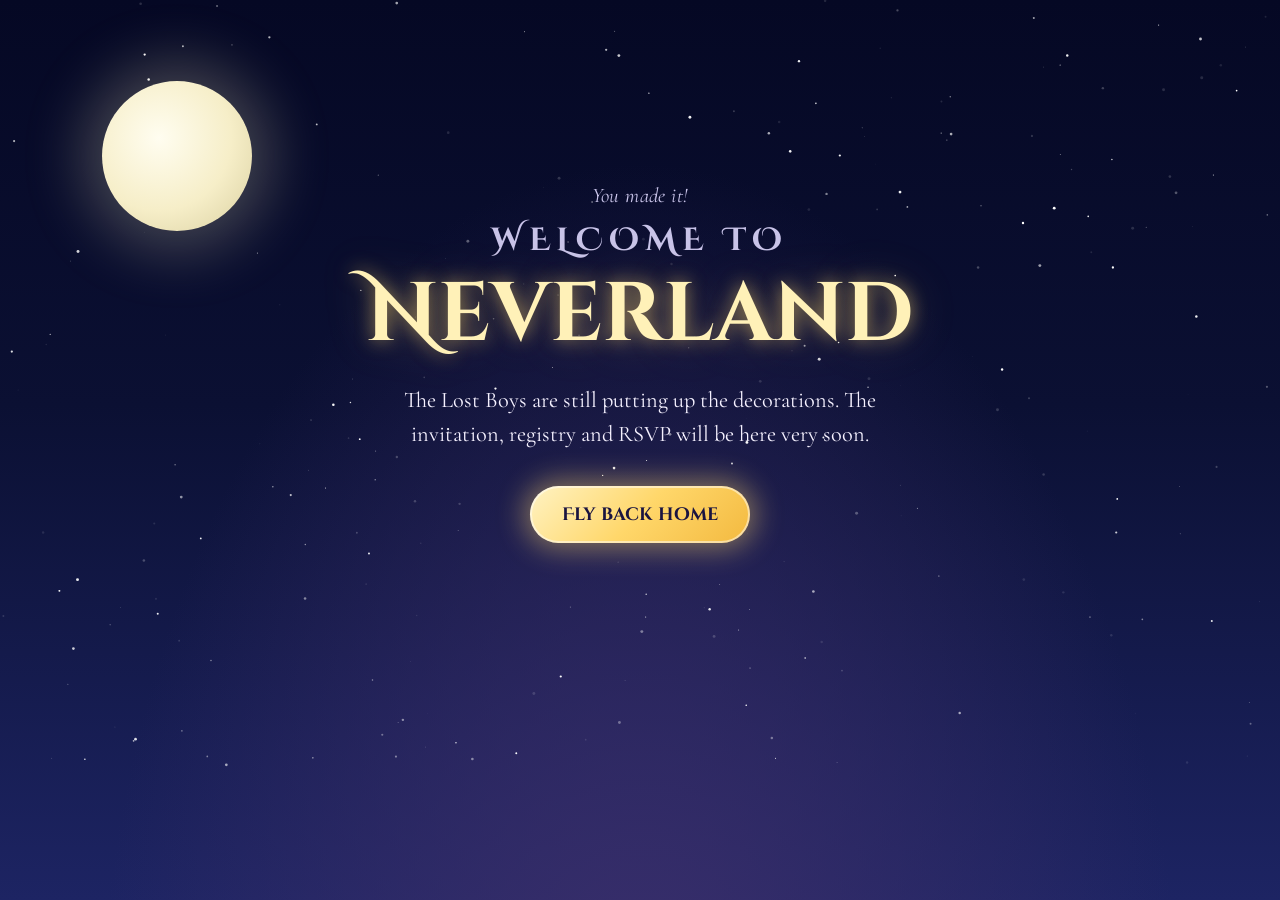
==== site/neverland.html @ c681b913 "Add Peter Pan landing page and GitHub Pages setup - site/index.html: night-sky landing page with Tin" ====
<!DOCTYPE html>
<html lang="en">
<head>
  <meta charset="utf-8">
  <meta name="viewport" content="width=device-width, initial-scale=1">
  <title>Neverland — Coming Soon</title>
  <meta name="theme-color" content="#0b1033">
  <link rel="icon" href="data:image/svg+xml,<svg xmlns='http://www.w3.org/2000/svg' viewBox='0 0 100 100'><text y='.9em' font-size='90'>✨</text></svg>">
  <link rel="preconnect" href="https://fonts.googleapis.com">
  <link rel="preconnect" href="https://fonts.gstatic.com" crossorigin>
  <link href="https://fonts.googleapis.com/css2?family=Cinzel+Decorative:wght@700&family=Cormorant+Garamond:ital,wght@0,500;1,500&display=swap" rel="stylesheet">
  <link rel="stylesheet" href="assets/css/style.css">
</head>
<body>
  <canvas id="sky" aria-hidden="true"></canvas>
  <div class="moon" aria-hidden="true"></div>

  <!-- Placeholder: invitation, Amazon registry and RSVP will live here. -->
  <main class="hero">
    <p class="kicker">You made it!</p>
    <h1>
      <span class="small">Welcome to</span>
      Neverland
    </h1>
    <p class="lede">The Lost Boys are still putting up the decorations. The invitation, registry and RSVP will be here very soon.</p>
    <a class="enter" href="./"><span>Fly back home</span></a>
  </main>

  <script src="assets/js/sky.js"></script>
</body>
</html>
---- site/assets/css/style.css ----
:root {
  --night-1: #050824;
  --night-2: #0b1033;
  --night-3: #1d2463;
  --dusk: #3b2f6b;
  --gold: #ffd76a;
  --gold-soft: #fff1b8;
  --leaf: #5fd068;
  --ink: #f5f1ff;
  --ink-dim: #c8c3e8;
}

* { box-sizing: border-box; }

html, body {
  margin: 0;
  height: 100%;
}

body {
  min-height: 100vh;
  min-height: 100dvh;
  overflow: hidden;
  color: var(--ink);
  font-family: "Cormorant Garamond", Georgia, serif;
  background:
    radial-gradient(ellipse at 50% 120%, var(--dusk) 0%, transparent 60%),
    linear-gradient(180deg, var(--night-1) 0%, var(--night-2) 45%, var(--night-3) 100%);
  background-color: var(--night-2);
}

#sky, #dust {
  position: fixed;
  inset: 0;
  width: 100%;
  height: 100%;
  pointer-events: none;
}
#sky { z-index: 0; }
#dust { z-index: 3; }

/* ---------- Moon, star, skyline ---------- */

.moon {
  position: fixed;
  z-index: 1;
  top: 9vh;
  left: 8vw;
  width: clamp(70px, 12vw, 150px);
  aspect-ratio: 1;
  border-radius: 50%;
  background: radial-gradient(circle at 38% 38%, #fffdf0 0%, #f6eec8 55%, #d9cf9f 100%);
  box-shadow: 0 0 60px 18px rgba(255, 246, 200, .25);
}

.second-star {
  position: fixed;
  z-index: 1;
  top: 14vh;
  right: 14vw;
  width: 14px;
  height: 14px;
  border-radius: 50%;
  background: #fff;
  box-shadow:
    0 0 12px 4px #fff,
    0 0 40px 14px rgba(255, 230, 140, .6);
  animation: pulse 3s ease-in-out infinite;
}
.second-star::before,
.second-star::after {
  content: "";
  position: absolute;
  left: 50%;
  top: 50%;
  width: 70px;
  height: 2px;
  background: linear-gradient(90deg, transparent, #fff, transparent);
  transform: translate(-50%, -50%);
}
.second-star::after { transform: translate(-50%, -50%) rotate(90deg); }

@keyframes pulse {
  0%, 100% { transform: scale(1); opacity: 1; }
  50% { transform: scale(1.35); opacity: .8; }
}

.skyline {
  position: fixed;
  z-index: 1;
  left: 0;
  bottom: 0;
  width: 100%;
  height: clamp(110px, 22vh, 220px);
  fill: #04061a;
}
.skyline .clock {
  fill: #ffe9a8;
  filter: drop-shadow(0 0 4px #ffe9a8);
}

@media (max-width: 600px) {
  .moon { top: 3vh; left: 5vw; width: 56px; }
  .second-star { top: 6vh; right: 10vw; }
}

/* ---------- Hero ---------- */

.hero {
  position: relative;
  z-index: 2;
  min-height: 100vh;
  min-height: 100dvh;
  display: flex;
  flex-direction: column;
  align-items: center;
  justify-content: center;
  text-align: center;
  padding: 24px 16px 22vh;
}

.kicker {
  margin: 0 0 1rem;
  font-style: italic;
  font-size: clamp(1rem, 2.4vw, 1.3rem);
  color: var(--ink-dim);
  letter-spacing: .02em;
}

h1 {
  margin: 0;
  font-family: "Cinzel Decorative", "Cormorant Garamond", serif;
  font-weight: 700;
  font-size: clamp(2.3rem, 8vw, 5.2rem);
  line-height: 1.08;
  color: var(--gold-soft);
  text-shadow:
    0 0 18px rgba(255, 215, 106, .55),
    0 0 46px rgba(255, 215, 106, .25);
}
h1 .small {
  display: block;
  font-size: .38em;
  letter-spacing: .2em;
  text-transform: uppercase;
  color: var(--ink-dim);
  text-shadow: none;
  margin-bottom: .4em;
}

.lede {
  max-width: 34rem;
  margin: 1.4rem auto 2.2rem;
  font-size: clamp(1.1rem, 2.6vw, 1.4rem);
  line-height: 1.5;
  color: var(--ink);
}

.enter {
  position: relative;
  display: inline-block;
  padding: 1rem 2rem;
  border-radius: 999px;
  font-family: "Cinzel Decorative", serif;
  font-size: clamp(.95rem, 2.6vw, 1.15rem);
  font-weight: 700;
  color: #1a1440;
  text-decoration: none;
  background: linear-gradient(135deg, #fff3c4 0%, var(--gold) 50%, #f3b93f 100%);
  box-shadow:
    0 0 0 2px rgba(255, 255, 255, .5) inset,
    0 0 28px 6px rgba(255, 215, 106, .45);
  transition: transform .25s ease, box-shadow .25s ease;
  animation: beckon 2.6s ease-in-out infinite;
}
.enter:hover,
.enter:focus-visible {
  transform: translateY(-3px) scale(1.04);
  box-shadow:
    0 0 0 2px rgba(255, 255, 255, .7) inset,
    0 0 44px 12px rgba(255, 215, 106, .7);
  outline: none;
}
.enter:focus-visible { outline: 3px solid #fff; outline-offset: 4px; }

@keyframes beckon {
  0%, 100% { box-shadow: 0 0 0 2px rgba(255,255,255,.5) inset, 0 0 24px 4px rgba(255,215,106,.4); }
  50%      { box-shadow: 0 0 0 2px rgba(255,255,255,.5) inset, 0 0 40px 12px rgba(255,215,106,.65); }
}

.hint {
  margin-top: 1.4rem;
  font-style: italic;
  font-size: 1rem;
  color: var(--ink-dim);
  opacity: .8;
}

/* ---------- Tinker Bell ---------- */

.tink {
  position: fixed;
  z-index: 4;
  left: 0;
  top: 0;
  width: 110px;
  height: 110px;
  margin: -55px 0 0 -55px;
  pointer-events: none;
  will-change: transform;
  filter: drop-shadow(0 0 10px rgba(255, 230, 120, .9));
}
.tink svg { display: block; overflow: visible; }

.tink .wing {
  transform-box: fill-box;
  transform-origin: 85% 60%;
  animation: flutter .09s linear infinite alternate;
}
.tink .wing-front { animation-delay: .045s; }

@keyframes flutter {
  from { scale: 1 1; }
  to   { scale: .55 1; }
}

/* ---------- Page leave transition ---------- */

body.leaving::after {
  content: "";
  position: fixed;
  inset: 0;
  z-index: 10;
  background: radial-gradient(circle at var(--x, 50%) var(--y, 50%), #fffbe6 0%, var(--gold) 30%, var(--night-1) 75%);
  animation: whoosh .9s ease-in forwards;
}
@keyframes whoosh {
  from { opacity: 0; }
  to   { opacity: 1; }
}

/* ---------- Motion preferences ---------- */

@media (prefers-reduced-motion: reduce) {
  .second-star,
  .enter,
  .tink .wing { animation: none; }
}
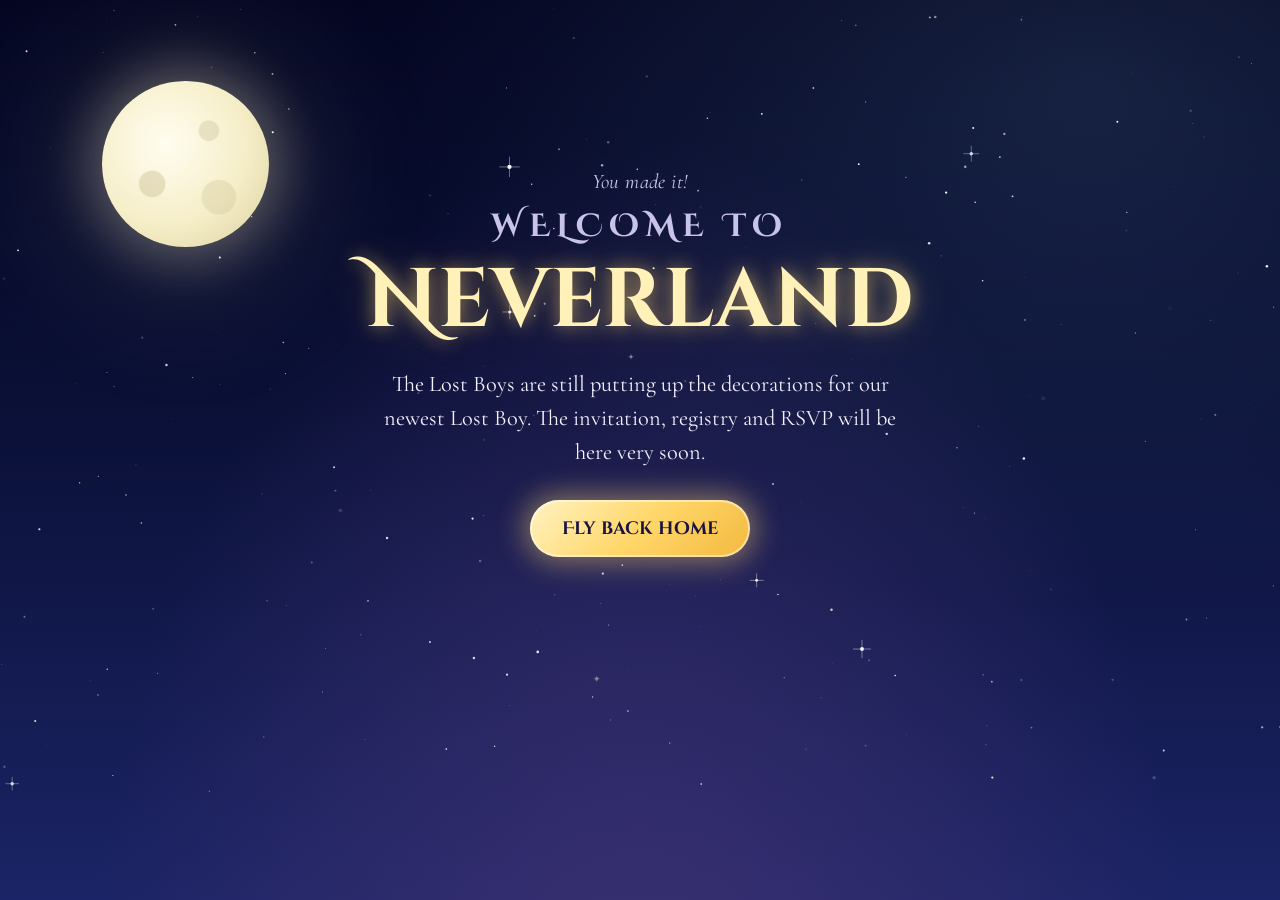
==== commit f0102fa7: "Make it a boy and add high-quality animation to the landing page - Opening sequence: curtain fade, s" ====
--- a/site/neverland.html
+++ b/site/neverland.html
@@ -13,7 +13,7 @@
 </head>
 <body>
   <canvas id="sky" aria-hidden="true"></canvas>
-  <div class="moon" aria-hidden="true"></div>
+  <div class="layer" aria-hidden="true"><div class="moon"></div></div>
 
   <!-- Placeholder: invitation, Amazon registry and RSVP will live here. -->
   <main class="hero">
@@ -22,7 +22,7 @@
       <span class="small">Welcome to</span>
       Neverland
     </h1>
-    <p class="lede">The Lost Boys are still putting up the decorations. The invitation, registry and RSVP will be here very soon.</p>
+    <p class="lede">The Lost Boys are still putting up the decorations for our newest Lost Boy. The invitation, registry and RSVP will be here very soon.</p>
     <a class="enter" href="./"><span>Fly back home</span></a>
   </main>
 
--- a/site/assets/css/style.css
+++ b/site/assets/css/style.css
@@ -1,13 +1,17 @@
 :root {
-  --night-1: #050824;
-  --night-2: #0b1033;
-  --night-3: #1d2463;
-  --dusk: #3b2f6b;
+  --night-1: #040622;
+  --night-2: #0a1036;
+  --night-3: #1b2466;
+  --dusk: #3d3172;
   --gold: #ffd76a;
   --gold-soft: #fff1b8;
-  --leaf: #5fd068;
+  --boy: #8fd3ff;
+  --boy-deep: #3f8fd8;
   --ink: #f5f1ff;
   --ink-dim: #c8c3e8;
+  /* Pointer parallax, set by scene.js (-1 … 1) */
+  --px: 0;
+  --py: 0;
 }
 
 * { box-sizing: border-box; }
@@ -24,48 +28,97 @@
   color: var(--ink);
   font-family: "Cormorant Garamond", Georgia, serif;
   background:
-    radial-gradient(ellipse at 50% 120%, var(--dusk) 0%, transparent 60%),
+    radial-gradient(ellipse at 50% 125%, var(--dusk) 0%, transparent 62%),
+    radial-gradient(ellipse at 85% 10%, rgba(143, 211, 255, .12) 0%, transparent 45%),
     linear-gradient(180deg, var(--night-1) 0%, var(--night-2) 45%, var(--night-3) 100%);
   background-color: var(--night-2);
 }
 
-#sky, #dust {
+.sr-only {
+  position: absolute;
+  width: 1px;
+  height: 1px;
+  overflow: hidden;
+  clip-path: inset(50%);
+  white-space: nowrap;
+}
+
+/* ---------- Parallax layers ---------- */
+
+.layer {
+  position: fixed;
+  inset: 0;
+  pointer-events: none;
+  z-index: 1;
+  transform: translate3d(
+    calc(var(--px) * var(--depth, 0) * -1px),
+    calc(var(--py) * var(--depth, 0) * -.5px),
+    0
+  );
+  will-change: transform;
+}
+#sky {
+  width: 100%;
+  height: 100%;
+  z-index: 0;
+}
+#dust {
   position: fixed;
   inset: 0;
   width: 100%;
   height: 100%;
   pointer-events: none;
-}
-#sky { z-index: 0; }
-#dust { z-index: 3; }
-
-/* ---------- Moon, star, skyline ---------- */
+  z-index: 5;
+}
+
+/* ---------- Moon, Peter and the second star ---------- */
 
 .moon {
-  position: fixed;
-  z-index: 1;
+  position: absolute;
   top: 9vh;
   left: 8vw;
-  width: clamp(70px, 12vw, 150px);
+  width: clamp(80px, 13vw, 170px);
   aspect-ratio: 1;
   border-radius: 50%;
-  background: radial-gradient(circle at 38% 38%, #fffdf0 0%, #f6eec8 55%, #d9cf9f 100%);
-  box-shadow: 0 0 60px 18px rgba(255, 246, 200, .25);
+  overflow: hidden;
+  background:
+    radial-gradient(circle at 30% 62%, rgba(190, 178, 130, .35) 0 8%, transparent 9%),
+    radial-gradient(circle at 64% 30%, rgba(190, 178, 130, .3) 0 6%, transparent 7%),
+    radial-gradient(circle at 70% 70%, rgba(190, 178, 130, .25) 0 10%, transparent 11%),
+    radial-gradient(circle at 38% 38%, #fffdf0 0%, #f6eec8 55%, #d9cf9f 100%);
+  box-shadow:
+    0 0 50px 14px rgba(255, 246, 200, .28),
+    0 0 140px 50px rgba(255, 246, 200, .1);
+}
+
+.peter {
+  position: absolute;
+  top: 28%;
+  left: 0;
+  width: 70%;
+  transform: translateX(-120%);
+}
+.js .peter { animation: peter-fly 16s ease-in-out 5s infinite; }
+
+@keyframes peter-fly {
+  0%   { transform: translate(-120%, 30%) rotate(-8deg); }
+  28%  { transform: translate(160%, -20%) rotate(-14deg); }
+  100% { transform: translate(160%, -20%) rotate(-14deg); }
 }
 
 .second-star {
-  position: fixed;
-  z-index: 1;
+  position: absolute;
   top: 14vh;
   right: 14vw;
-  width: 14px;
-  height: 14px;
+  width: 12px;
+  height: 12px;
   border-radius: 50%;
   background: #fff;
   box-shadow:
     0 0 12px 4px #fff,
-    0 0 40px 14px rgba(255, 230, 140, .6);
-  animation: pulse 3s ease-in-out infinite;
+    0 0 40px 14px rgba(255, 230, 140, .55),
+    0 0 90px 30px rgba(143, 211, 255, .25);
+  animation: pulse 3.2s ease-in-out infinite;
 }
 .second-star::before,
 .second-star::after {
@@ -73,21 +126,62 @@
   position: absolute;
   left: 50%;
   top: 50%;
-  width: 70px;
+  width: 90px;
   height: 2px;
   background: linear-gradient(90deg, transparent, #fff, transparent);
   transform: translate(-50%, -50%);
-}
-.second-star::after { transform: translate(-50%, -50%) rotate(90deg); }
+  animation: spin 18s linear infinite;
+}
+.second-star::after { animation-direction: reverse; width: 60px; }
 
 @keyframes pulse {
-  0%, 100% { transform: scale(1); opacity: 1; }
-  50% { transform: scale(1.35); opacity: .8; }
-}
-
+  0%, 100% { scale: 1; opacity: 1; }
+  50% { scale: 1.3; opacity: .85; }
+}
+@keyframes spin {
+  from { transform: translate(-50%, -50%) rotate(0deg); }
+  to   { transform: translate(-50%, -50%) rotate(360deg); }
+}
+
+/* ---------- Clouds ---------- */
+
+.cloud {
+  position: absolute;
+  left: 0;
+  width: var(--w);
+  height: calc(var(--w) * .32);
+  border-radius: 999px;
+  background: rgba(176, 168, 230, var(--a, .13));
+  filter: blur(14px);
+  animation: drift var(--t) linear infinite;
+  animation-delay: var(--delay);
+}
+.cloud::before,
+.cloud::after {
+  content: "";
+  position: absolute;
+  border-radius: 50%;
+  background: inherit;
+}
+.cloud::before { width: 50%; height: 140%; left: 14%; bottom: 20%; }
+.cloud::after  { width: 36%; height: 110%; right: 16%; bottom: 30%; }
+
+.c1 { --w: 340px; --t: 140s; --delay: -30s; top: 22vh; }
+.c2 { --w: 260px; --t: 110s; --delay: -80s; top: 40vh; --a: .1; }
+.c3 { --w: 420px; --t: 170s; --delay: -120s; top: 8vh; --a: .09; }
+.c4 { --w: 520px; --t: 90s;  --delay: -20s; top: 60vh; --a: .1; }
+.c5 { --w: 380px; --t: 75s;  --delay: -55s; top: 72vh; --a: .12; }
+
+@keyframes drift {
+  from { transform: translateX(-60vw); }
+  to   { transform: translateX(130vw); }
+}
+
+/* ---------- Skyline ---------- */
+
+.skyline-wrap { left: -3%; right: -3%; }
 .skyline {
-  position: fixed;
-  z-index: 1;
+  position: absolute;
   left: 0;
   bottom: 0;
   width: 100%;
@@ -96,19 +190,30 @@
 }
 .skyline .clock {
   fill: #ffe9a8;
-  filter: drop-shadow(0 0 4px #ffe9a8);
-}
-
-@media (max-width: 600px) {
-  .moon { top: 3vh; left: 5vw; width: 56px; }
-  .second-star { top: 6vh; right: 10vw; }
+  filter: drop-shadow(0 0 5px #ffe9a8);
+  animation: clock-glow 4s ease-in-out infinite;
+}
+.skyline .win {
+  fill: #ffd98a;
+  opacity: 0;
+  animation: window 9s ease-in-out infinite;
+  animation-delay: var(--delay);
+}
+@keyframes window {
+  0%, 30%  { opacity: 0; }
+  38%, 85% { opacity: .85; }
+  95%      { opacity: 0; }
+}
+@keyframes clock-glow {
+  0%, 100% { opacity: .85; }
+  50% { opacity: 1; }
 }
 
 /* ---------- Hero ---------- */
 
 .hero {
   position: relative;
-  z-index: 2;
+  z-index: 3;
   min-height: 100vh;
   min-height: 100dvh;
   display: flex;
@@ -148,17 +253,89 @@
   margin-bottom: .4em;
 }
 
+/* Individual letters, split by scene.js */
+.ch {
+  display: inline-block;
+  transition: color .6s ease, text-shadow .6s ease, transform .6s ease;
+}
+.js .ch {
+  opacity: 0;
+  animation: letter-in 1s cubic-bezier(.2, .8, .2, 1) forwards;
+  animation-delay: var(--d);
+}
+.ch.lit {
+  color: #fff;
+  transform: translateY(-4px);
+  text-shadow:
+    0 0 10px #fff,
+    0 0 26px var(--gold),
+    0 0 60px rgba(255, 215, 106, .8);
+  transition-duration: .08s;
+}
+@keyframes letter-in {
+  from { opacity: 0; transform: translateY(.5em) scale(.85); filter: blur(10px); }
+  to   { opacity: 1; transform: none; filter: blur(0); }
+}
+
+/* ---------- "It's a Boy!" badge ---------- */
+
+.badge {
+  margin: 1.3rem 0 0;
+  padding: .45em 1.3em;
+  border-radius: 999px;
+  font-family: "Cinzel Decorative", serif;
+  font-weight: 700;
+  font-size: clamp(1.15rem, 3.4vw, 1.7rem);
+  letter-spacing: .06em;
+  color: #fff;
+  background: linear-gradient(135deg, rgba(143, 211, 255, .35), rgba(63, 143, 216, .35));
+  border: 1.5px solid rgba(190, 232, 255, .8);
+  text-shadow: 0 0 12px var(--boy), 0 0 24px var(--boy-deep);
+  box-shadow:
+    0 0 24px 4px rgba(143, 211, 255, .35),
+    inset 0 0 18px rgba(143, 211, 255, .3);
+  backdrop-filter: blur(3px);
+}
+.badge-star {
+  display: inline-block;
+  color: var(--gold-soft);
+  text-shadow: 0 0 10px var(--gold);
+}
+.js .badge {
+  opacity: 0;
+  transform: scale(.4);
+}
+.js .badge.revealed {
+  animation: badge-pop .9s cubic-bezier(.2, 1.6, .4, 1) forwards,
+             badge-glow 3s ease-in-out .9s infinite;
+}
+.js .badge.revealed .badge-star { animation: twirl 4s linear infinite; }
+
+@keyframes badge-pop {
+  0%   { opacity: 0; transform: scale(.4); filter: blur(6px); }
+  60%  { opacity: 1; filter: blur(0); }
+  100% { opacity: 1; transform: scale(1); }
+}
+@keyframes badge-glow {
+  0%, 100% { opacity: 1; transform: scale(1); box-shadow: 0 0 24px 4px rgba(143, 211, 255, .35), inset 0 0 18px rgba(143, 211, 255, .3); }
+  50%      { opacity: 1; transform: scale(1.03); box-shadow: 0 0 40px 10px rgba(143, 211, 255, .55), inset 0 0 22px rgba(143, 211, 255, .45); }
+}
+@keyframes twirl { to { transform: rotate(360deg); } }
+
 .lede {
   max-width: 34rem;
-  margin: 1.4rem auto 2.2rem;
+  margin: 1.3rem auto 2rem;
   font-size: clamp(1.1rem, 2.6vw, 1.4rem);
   line-height: 1.5;
   color: var(--ink);
 }
 
+/* ---------- Enter button ---------- */
+
 .enter {
   position: relative;
   display: inline-block;
+  overflow: hidden;
   padding: 1rem 2rem;
   border-radius: 999px;
   font-family: "Cinzel Decorative", serif;
@@ -170,22 +347,32 @@
   box-shadow:
     0 0 0 2px rgba(255, 255, 255, .5) inset,
     0 0 28px 6px rgba(255, 215, 106, .45);
-  transition: transform .25s ease, box-shadow .25s ease;
-  animation: beckon 2.6s ease-in-out infinite;
+  transition: transform .3s cubic-bezier(.2, 1.4, .4, 1), box-shadow .3s ease;
+}
+.enter::after {
+  /* light sweeping across the button */
+  content: "";
+  position: absolute;
+  top: -50%;
+  left: -60%;
+  width: 40%;
+  height: 200%;
+  background: linear-gradient(90deg, transparent, rgba(255, 255, 255, .75), transparent);
+  transform: rotate(20deg);
+  animation: shine 4.5s ease-in-out 5s infinite;
 }
 .enter:hover,
 .enter:focus-visible {
-  transform: translateY(-3px) scale(1.04);
+  transform: translateY(-3px) scale(1.05);
   box-shadow:
     0 0 0 2px rgba(255, 255, 255, .7) inset,
-    0 0 44px 12px rgba(255, 215, 106, .7);
-  outline: none;
+    0 0 50px 14px rgba(255, 215, 106, .7);
 }
 .enter:focus-visible { outline: 3px solid #fff; outline-offset: 4px; }
 
-@keyframes beckon {
-  0%, 100% { box-shadow: 0 0 0 2px rgba(255,255,255,.5) inset, 0 0 24px 4px rgba(255,215,106,.4); }
-  50%      { box-shadow: 0 0 0 2px rgba(255,255,255,.5) inset, 0 0 40px 12px rgba(255,215,106,.65); }
+@keyframes shine {
+  0%, 60% { left: -60%; }
+  85%, 100% { left: 130%; }
 }
 
 .hint {
@@ -196,11 +383,38 @@
   opacity: .8;
 }
 
+/* ---------- Staggered intro ---------- */
+
+.js .reveal {
+  opacity: 0;
+  animation: rise 1.1s cubic-bezier(.2, .8, .2, 1) forwards;
+  animation-delay: var(--d, 0s);
+}
+.js .hint.reveal { --to: .8; }
+@keyframes rise {
+  from { opacity: 0; transform: translateY(18px); filter: blur(6px); }
+  to   { opacity: var(--to, 1); transform: none; filter: blur(0); }
+}
+
+.curtain {
+  position: fixed;
+  inset: 0;
+  z-index: 20;
+  background: #02030f;
+  pointer-events: none;
+  opacity: 0;
+}
+.js .curtain { animation: curtain-up 1.6s ease forwards; }
+@keyframes curtain-up {
+  from { opacity: 1; }
+  to   { opacity: 0; visibility: hidden; }
+}
+
 /* ---------- Tinker Bell ---------- */
 
 .tink {
   position: fixed;
-  z-index: 4;
+  z-index: 6;
   left: 0;
   top: 0;
   width: 110px;
@@ -208,20 +422,42 @@
   margin: -55px 0 0 -55px;
   pointer-events: none;
   will-change: transform;
-  filter: drop-shadow(0 0 10px rgba(255, 230, 120, .9));
-}
-.tink svg { display: block; overflow: visible; }
+  transform: translate3d(-200px, -200px, 0);
+}
+.tink svg {
+  position: relative;
+  display: block;
+  overflow: visible;
+  filter: drop-shadow(0 0 6px rgba(255, 240, 170, .95));
+}
+.tink-glow {
+  position: absolute;
+  inset: -10px;
+  border-radius: 50%;
+  background: radial-gradient(circle, rgba(255, 250, 215, .95) 0%, rgba(255, 224, 102, .45) 22%, rgba(255, 224, 102, .12) 45%, transparent 68%);
+  animation: tink-pulse 1.6s ease-in-out infinite;
+}
+.tink .wand { animation: wand 0.8s ease-in-out infinite; }
+
+@keyframes tink-pulse {
+  0%, 100% { transform: scale(.92); opacity: .85; }
+  50%      { transform: scale(1.12); opacity: 1; }
+}
+@keyframes wand {
+  0%, 100% { fill: #fffbe0; }
+  50%      { fill: #ffffff; filter: drop-shadow(0 0 3px #fff); }
+}
 
 .tink .wing {
   transform-box: fill-box;
   transform-origin: 85% 60%;
-  animation: flutter .09s linear infinite alternate;
-}
-.tink .wing-front { animation-delay: .045s; }
+  animation: flutter .08s linear infinite alternate;
+}
+.tink .wing-front { animation-delay: .04s; }
 
 @keyframes flutter {
   from { scale: 1 1; }
-  to   { scale: .55 1; }
+  to   { scale: .5 1; }
 }
 
 /* ---------- Page leave transition ---------- */
@@ -239,10 +475,28 @@
   to   { opacity: 1; }
 }
 
+/* ---------- Small screens ---------- */
+
+@media (max-width: 600px) {
+  .moon { top: 3vh; left: 5vw; width: 64px; }
+  .second-star { top: 6vh; right: 10vw; }
+  .badge { margin-top: 1rem; }
+}
+
 /* ---------- Motion preferences ---------- */
 
 @media (prefers-reduced-motion: reduce) {
-  .second-star,
-  .enter,
-  .tink .wing { animation: none; }
-}
+  .layer { transform: none; }
+  .second-star, .second-star::before, .second-star::after,
+  .cloud, .skyline .clock, .enter::after,
+  .tink-glow, .tink .wand, .tink .wing { animation: none; }
+  .skyline .win { animation: none; opacity: .7; }
+  .js .peter { animation: none; }
+  .js .ch, .js .reveal, .js .badge, .js .curtain {
+    animation: none;
+    opacity: 1;
+    transform: none;
+  }
+  .js .hint.reveal { opacity: .8; }
+  .js .curtain { visibility: hidden; }
+}
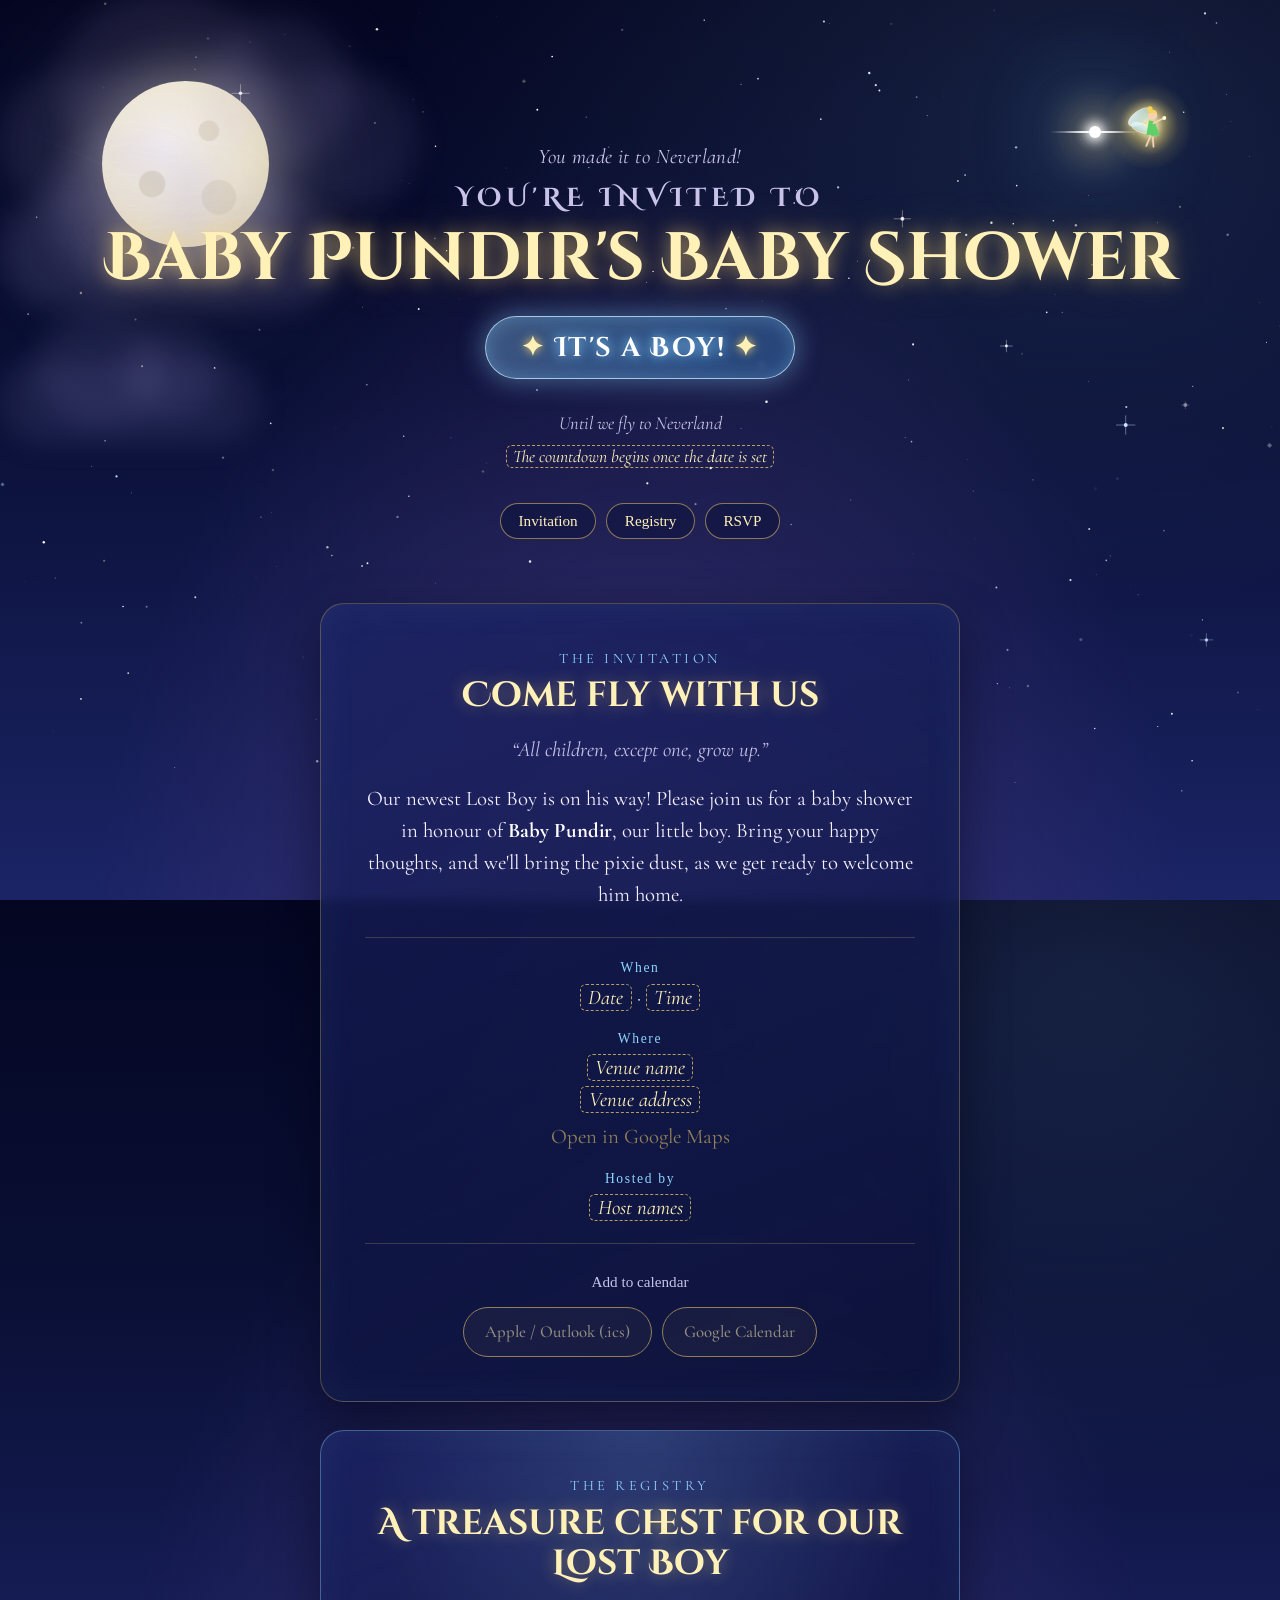
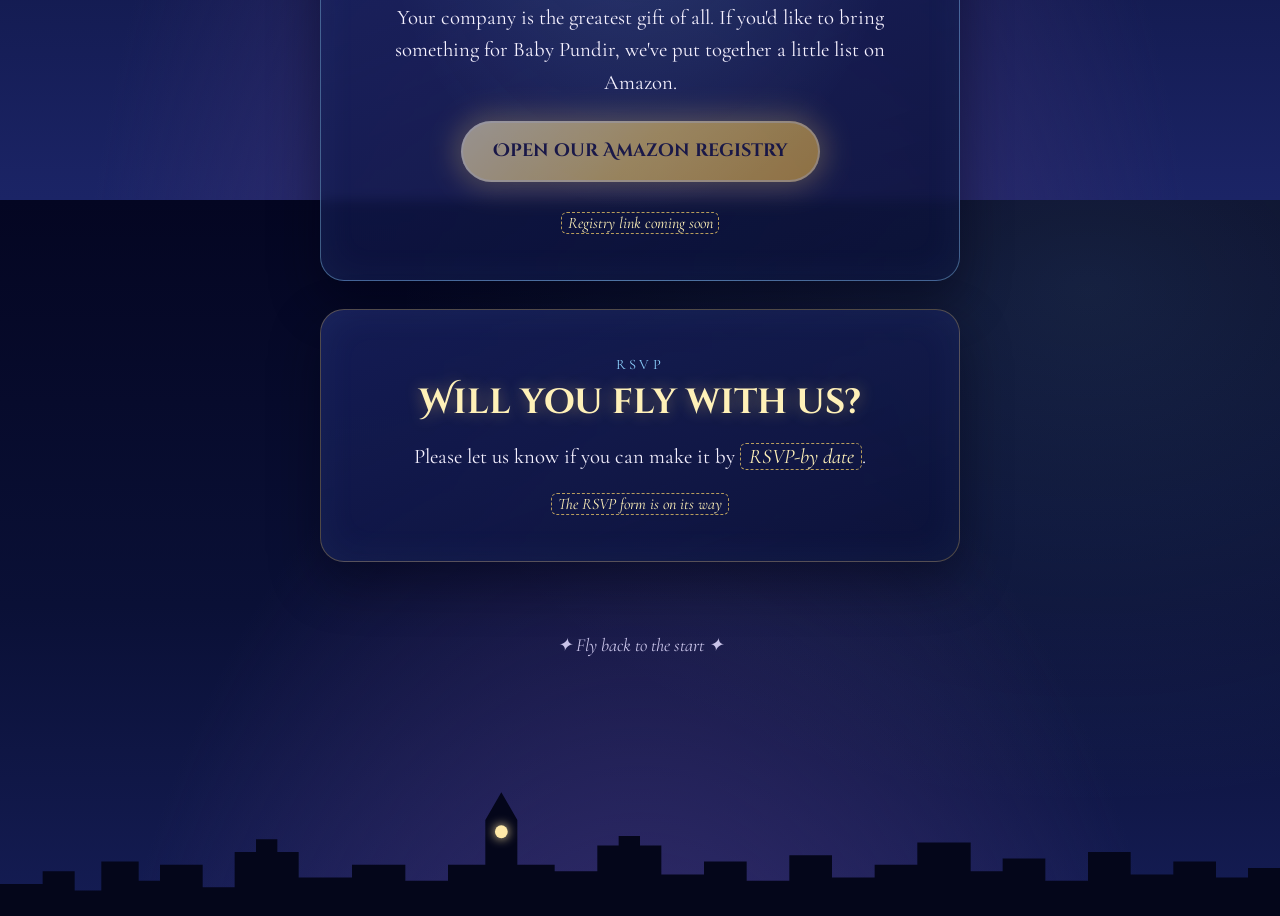
==== commit 270a72a7: "Build the inside page: invitation, countdown, registry and RSVP sections Real details (date, venue, " ====
--- a/site/neverland.html
+++ b/site/neverland.html
@@ -3,29 +3,182 @@
 <head>
   <meta charset="utf-8">
   <meta name="viewport" content="width=device-width, initial-scale=1">
-  <title>Neverland — Coming Soon</title>
-  <meta name="theme-color" content="#0b1033">
+  <title>You're Invited: Baby Pundir's Baby Shower</title>
+  <meta name="description" content="The invitation, registry and RSVP for Baby Pundir's Peter Pan baby shower. It's a boy!">
+  <meta property="og:title" content="You're invited to Baby Pundir's baby shower ✨">
+  <meta property="og:description" content="It's a boy! Second star to the right, and straight on till morning.">
+  <meta property="og:type" content="website">
+  <meta name="theme-color" content="#050824">
   <link rel="icon" href="data:image/svg+xml,<svg xmlns='http://www.w3.org/2000/svg' viewBox='0 0 100 100'><text y='.9em' font-size='90'>✨</text></svg>">
   <link rel="preconnect" href="https://fonts.googleapis.com">
   <link rel="preconnect" href="https://fonts.gstatic.com" crossorigin>
   <link href="https://fonts.googleapis.com/css2?family=Cinzel+Decorative:wght@700&family=Cormorant+Garamond:ital,wght@0,500;1,500&display=swap" rel="stylesheet">
   <link rel="stylesheet" href="assets/css/style.css">
+  <script>document.documentElement.classList.add("js");</script>
 </head>
-<body>
+<body class="inside">
+  <!-- Night sky: stars and shooting stars are drawn on this canvas -->
   <canvas id="sky" aria-hidden="true"></canvas>
-  <div class="layer" aria-hidden="true"><div class="moon"></div></div>
 
-  <!-- Placeholder: invitation, Amazon registry and RSVP will live here. -->
-  <main class="hero">
-    <p class="kicker">You made it!</p>
-    <h1>
-      <span class="small">Welcome to</span>
-      Neverland
-    </h1>
-    <p class="lede">The Lost Boys are still putting up the decorations for our newest Lost Boy. The invitation, registry and RSVP will be here very soon.</p>
-    <a class="enter" href="./"><span>Fly back home</span></a>
+  <!-- The second star to the right -->
+  <div class="layer" aria-hidden="true">
+    <div class="second-star"></div>
+  </div>
+
+  <!-- The moon, with Peter Pan flying across it now and then -->
+  <div class="layer" aria-hidden="true">
+    <div class="moon">
+      <svg class="peter" viewBox="0 0 100 50" aria-hidden="true">
+        <g fill="#1b1a3a" stroke="#1b1a3a" stroke-linecap="round" stroke-linejoin="round">
+          <path d="M52 25 L27 21" stroke-width="4.5" fill="none"/>
+          <path d="M52 28 L35 34 L24 31" stroke-width="4.2" fill="none"/>
+          <path d="M74 23 L52 25" stroke-width="9" fill="none"/>
+          <path d="M50 20 L58 21 L54 31 L50 27 L47 31 Z" stroke-width="1"/>
+          <path d="M71 21 L93 23" stroke-width="3.4" fill="none"/>
+          <path d="M70 26 L82 33 L88 32" stroke-width="3.2" fill="none"/>
+          <circle cx="78" cy="19" r="5.2" stroke="none"/>
+          <path d="M72 17 Q78 11 85 15 L61 16 Z" stroke-width="1"/>
+          <path d="M74 14 Q71 9 75 5" stroke-width="1.3" fill="none"/>
+        </g>
+      </svg>
+    </div>
+  </div>
+
+  <!-- Drifting clouds -->
+  <div class="layer clouds" aria-hidden="true">
+    <span class="cloud c1"></span><span class="cloud c2"></span><span class="cloud c3"></span>
+  </div>
+
+  <header class="inside-hero">
+    <div class="inside-title">
+      <!-- A gentle Tinker Bell, perched by the title (no chasing on this page) -->
+      <div class="tink tink-perch" aria-hidden="true">
+        <span class="tink-glow"></span>
+        <svg viewBox="0 0 80 80" width="72" height="72">
+          <defs>
+            <linearGradient id="wing" x1="0" y1="0" x2="1" y2="1">
+              <stop offset="0%" stop-color="#f2fdff" stop-opacity=".95"/>
+              <stop offset="100%" stop-color="#9fe3ff" stop-opacity=".3"/>
+            </linearGradient>
+          </defs>
+          <g class="wings">
+            <g transform="rotate(-35 30 30)"><ellipse class="wing wing-back" cx="30" cy="30" rx="15" ry="7" fill="url(#wing)" stroke="#ffffff" stroke-opacity=".7" stroke-width=".6"/></g>
+            <g transform="rotate(20 31 42)"><ellipse class="wing wing-front" cx="31" cy="42" rx="11" ry="5" fill="url(#wing)" stroke="#ffffff" stroke-opacity=".7" stroke-width=".6"/></g>
+          </g>
+          <path d="M42 50 L37 62 M44 50 L45 63" stroke="#f6d2b4" stroke-width="2" stroke-linecap="round"/>
+          <path d="M40 34 Q47 34 48 40 L52 51 Q46 49 44 52 Q41 48 37 51 Q38 44 40 34 Z" fill="#5fd068"/>
+          <path d="M45 37 L55 32" stroke="#f6d2b4" stroke-width="2" stroke-linecap="round"/>
+          <circle class="wand" cx="57" cy="31" r="2.2" fill="#fffbe0"/>
+          <circle cx="44" cy="28" r="5.2" fill="#f6d2b4"/>
+          <path d="M39 27 Q40 21 45 22 Q49 23 49 27 Q46 24 41 26 Z" fill="#f7d35a"/>
+          <circle cx="41" cy="21" r="3" fill="#f7d35a"/>
+        </svg>
+      </div>
+
+      <p class="kicker">You made it to Neverland!</p>
+      <h1>
+        <span class="small">You're invited to</span>
+        Baby Pundir's Baby Shower
+      </h1>
+    </div>
+
+    <p class="badge revealed">
+      <span class="badge-star" aria-hidden="true">✦</span>
+      It's a Boy!
+      <span class="badge-star" aria-hidden="true">✦</span>
+    </p>
+
+    <!-- Countdown, filled in by neverland.js.
+         TODO: set data-start to the shower's start, with its UTC offset,
+         e.g. data-start="2026-12-12T14:00:00+00:00". -->
+    <div id="countdown" class="countdown" data-start="">
+      <p class="countdown-label">Until we fly to Neverland</p>
+      <div class="countdown-units" role="timer" hidden>
+        <span class="unit"><b data-unit="days">0</b><small>days</small></span>
+        <span class="unit"><b data-unit="hours">0</b><small>hours</small></span>
+        <span class="unit"><b data-unit="minutes">0</b><small>mins</small></span>
+        <span class="unit"><b data-unit="seconds">0</b><small>secs</small></span>
+      </div>
+      <p class="countdown-note"><span class="todo">The countdown begins once the date is set</span></p>
+    </div>
+
+    <nav class="pills" aria-label="Sections">
+      <a href="#invitation">Invitation</a>
+      <a href="#registry">Registry</a>
+      <a href="#rsvp">RSVP</a>
+    </nav>
+  </header>
+
+  <main class="sections">
+    <!-- 1. Invitation -->
+    <section id="invitation" class="card rise-in" aria-labelledby="invitation-title">
+      <p class="eyebrow">The Invitation</p>
+      <h2 id="invitation-title">Come fly with us</h2>
+      <p class="quote">“All children, except one, grow up.”</p>
+      <p>Our newest Lost Boy is on his way! Please join us for a baby shower in honour of <strong>Baby Pundir</strong>, our little boy. Bring your happy thoughts, and we'll bring the pixie dust, as we get ready to welcome him home.</p>
+
+      <dl class="details">
+        <div>
+          <dt>When</dt>
+          <!-- TODO: date and time -->
+          <dd><span class="todo">Date</span> · <span class="todo">Time</span></dd>
+        </div>
+        <div>
+          <dt>Where</dt>
+          <!-- TODO: venue name and address; give the map link an href:
+               https://www.google.com/maps/search/?api=1&query=<url-encoded address> -->
+          <dd>
+            <span class="todo">Venue name</span><br>
+            <span class="todo">Venue address</span><br>
+            <a class="map-link is-todo" aria-disabled="true">Open in Google Maps</a>
+          </dd>
+        </div>
+        <div>
+          <dt>Hosted by</dt>
+          <!-- TODO: host names -->
+          <dd><span class="todo">Host names</span></dd>
+        </div>
+      </dl>
+
+      <!-- TODO: once the details are set, link these to baby-shower.ics and a Google Calendar URL -->
+      <div class="actions">
+        <p class="actions-label">Add to calendar</p>
+        <a class="btn is-todo" aria-disabled="true">Apple / Outlook (.ics)</a>
+        <a class="btn is-todo" aria-disabled="true">Google Calendar</a>
+      </div>
+    </section>
+
+    <!-- 2. Amazon registry -->
+    <section id="registry" class="card card-registry rise-in" aria-labelledby="registry-title">
+      <p class="eyebrow">The Registry</p>
+      <h2 id="registry-title">A treasure chest for our Lost Boy</h2>
+      <p>Your company is the greatest gift of all. If you'd like to bring something for Baby Pundir, we've put together a little list on Amazon.</p>
+      <!-- TODO: add href="<Amazon registry URL>" target="_blank" rel="noopener" and remove is-todo / aria-disabled -->
+      <a class="enter is-todo" aria-disabled="true"><span>Open our Amazon registry</span></a>
+      <p class="fine-print"><span class="todo">Registry link coming soon</span></p>
+    </section>
+
+    <!-- 3. RSVP (the form is waiting on the choice of RSVP service) -->
+    <section id="rsvp" class="card rise-in" aria-labelledby="rsvp-title">
+      <p class="eyebrow">RSVP</p>
+      <h2 id="rsvp-title">Will you fly with us?</h2>
+      <p>Please let us know if you can make it by <span class="todo">RSVP-by date</span>.</p>
+      <p class="fine-print"><span class="todo">The RSVP form is on its way</span></p>
+    </section>
   </main>
 
+  <!-- London skyline with Big Ben; windows are added by skyline.js -->
+  <footer class="city">
+    <a class="back-home" href="./">✦ Fly back to the start ✦</a>
+    <svg class="skyline" viewBox="0 0 1200 220" preserveAspectRatio="xMidYMax slice" aria-hidden="true">
+      <path d="M0 220V190H40V178H70V196H95V169H130V187H150V172H190V193H220V160H240V148H260V160H280V184H330V172H380V187H420V172H455V130L470 104L485 130V172H520V178H560V154H580V145H600V154H620V181H660V169H700V187H740V163H780V184H820V172H860V151H910V178H940V166H980V187H1020V160H1060V181H1100V169H1140V184H1170V175H1200V220Z"/>
+      <circle cx="470" cy="141" r="6" class="clock"/>
+      <g class="windows"></g>
+    </svg>
+  </footer>
+
   <script src="assets/js/sky.js"></script>
+  <script src="assets/js/skyline.js"></script>
+  <script src="assets/js/neverland.js"></script>
 </body>
 </html>
--- a/site/assets/css/style.css
+++ b/site/assets/css/style.css
@@ -475,12 +475,286 @@
   to   { opacity: 1; }
 }
 
+/* ---------- Inside page (neverland.html) ---------- */
+
+/* This page scrolls, unlike the landing page. */
+body.inside {
+  height: auto;
+  overflow-x: hidden;
+  overflow-y: visible;
+}
+
+.inside-hero {
+  position: relative;
+  z-index: 3;
+  display: flex;
+  flex-direction: column;
+  align-items: center;
+  text-align: center;
+  padding: max(16vh, 96px) 16px 4rem;
+}
+.inside-title { position: relative; }
+.inside-hero h1 { font-size: clamp(2rem, 6.4vw, 4.2rem); }
+
+/* Tinker Bell resting beside the title, bobbing gently. */
+.tink.tink-perch {
+  position: absolute;
+  top: -54px;
+  right: -8px;
+  left: auto;
+  width: 72px;
+  height: 72px;
+  margin: 0;
+  transform: none;
+  animation: perch-bob 4.5s ease-in-out infinite;
+}
+.tink-perch .wing { animation-duration: .14s; }
+@keyframes perch-bob {
+  0%, 100% { translate: 0 0; rotate: -4deg; }
+  50%      { translate: -6px -10px; rotate: 4deg; }
+}
+
+/* Placeholder for a detail we don't have yet. */
+.todo {
+  padding: 0 .35em;
+  border: 1px dashed rgba(255, 215, 106, .7);
+  border-radius: 6px;
+  color: var(--gold-soft);
+  font-style: italic;
+}
+.is-todo {
+  opacity: .55;
+  cursor: not-allowed;
+  pointer-events: none;
+}
+
+/* ---------- Countdown ---------- */
+
+.countdown { margin-top: 2rem; }
+.countdown-label {
+  margin: 0 0 .7rem;
+  font-style: italic;
+  font-size: 1.15rem;
+  color: var(--ink-dim);
+}
+.countdown-units {
+  display: flex;
+  justify-content: center;
+  gap: clamp(8px, 2.5vw, 16px);
+}
+.countdown-units[hidden] { display: none; }
+.unit {
+  display: flex;
+  flex-direction: column;
+  align-items: center;
+  min-width: clamp(68px, 18vw, 88px);
+  padding: .6rem .4rem .5rem;
+  border-radius: 16px;
+  background: rgba(10, 16, 54, .6);
+  border: 1px solid rgba(143, 211, 255, .35);
+  box-shadow: 0 0 18px rgba(143, 211, 255, .15), inset 0 0 14px rgba(143, 211, 255, .12);
+}
+.unit b {
+  font-family: "Cinzel Decorative", serif;
+  font-size: clamp(1.5rem, 6vw, 2.1rem);
+  line-height: 1.1;
+  color: #fff;
+  text-shadow: 0 0 12px var(--boy);
+  font-variant-numeric: tabular-nums;
+}
+.unit small {
+  font-size: .9rem;
+  letter-spacing: .12em;
+  text-transform: uppercase;
+  color: var(--ink-dim);
+}
+.countdown-note {
+  margin: .8rem 0 0;
+  font-size: 1.1rem;
+  color: var(--gold-soft);
+}
+.countdown-note:empty { display: none; }
+
+/* ---------- Section pills ---------- */
+
+.pills {
+  display: flex;
+  flex-wrap: wrap;
+  justify-content: center;
+  gap: 10px;
+  margin-top: 2.2rem;
+}
+.pills a {
+  padding: .5rem 1.1rem;
+  border-radius: 999px;
+  font-family: "Cinzel Decorative", serif;
+  font-size: .95rem;
+  color: var(--gold-soft);
+  text-decoration: none;
+  border: 1px solid rgba(255, 215, 106, .5);
+  background: rgba(10, 16, 54, .45);
+  transition: background .25s ease, box-shadow .25s ease;
+}
+.pills a:hover,
+.pills a:focus-visible {
+  background: rgba(255, 215, 106, .16);
+  box-shadow: 0 0 18px rgba(255, 215, 106, .35);
+}
+.pills a:focus-visible { outline: 2px solid #fff; outline-offset: 3px; }
+
+/* ---------- Cards ---------- */
+
+html:has(body.inside) { scroll-behavior: smooth; }
+
+.sections {
+  position: relative;
+  z-index: 3;
+  display: grid;
+  gap: 28px;
+  max-width: 42rem;
+  margin: 0 auto;
+  padding: 0 16px;
+}
+.card {
+  scroll-margin-top: 24px;
+  padding: clamp(24px, 6vw, 44px);
+  border-radius: 24px;
+  text-align: center;
+  font-size: clamp(1.12rem, 3.6vw, 1.3rem);
+  line-height: 1.55;
+  background: linear-gradient(160deg, rgba(27, 36, 102, .72), rgba(10, 16, 54, .8));
+  border: 1px solid rgba(255, 215, 106, .28);
+  box-shadow:
+    0 20px 50px rgba(2, 3, 15, .45),
+    inset 0 0 40px rgba(143, 211, 255, .06);
+  backdrop-filter: blur(6px);
+}
+.card p { margin: 0 0 1rem; }
+.card h2 {
+  margin: 0 0 1.1rem;
+  font-family: "Cinzel Decorative", serif;
+  font-size: clamp(1.5rem, 5.6vw, 2.2rem);
+  line-height: 1.15;
+  color: var(--gold-soft);
+  text-shadow: 0 0 16px rgba(255, 215, 106, .4);
+}
+.card strong { color: #fff; }
+.eyebrow {
+  font-size: .9rem;
+  letter-spacing: .24em;
+  text-transform: uppercase;
+  color: var(--boy);
+}
+.card .eyebrow { margin-bottom: .4rem; }
+.quote {
+  font-style: italic;
+  color: var(--ink-dim);
+}
+.fine-print {
+  font-size: 1rem;
+  color: var(--ink-dim);
+}
+.card .fine-print { margin: 1.2rem 0 0; }
+
+.details {
+  display: grid;
+  gap: 14px;
+  margin: 1.6rem 0;
+  padding: 1.2rem 0;
+  border-top: 1px solid rgba(255, 215, 106, .2);
+  border-bottom: 1px solid rgba(255, 215, 106, .2);
+}
+.details dt {
+  font-family: "Cinzel Decorative", serif;
+  font-size: .85rem;
+  letter-spacing: .12em;
+  color: var(--boy);
+}
+.details dd { margin: .2rem 0 0; }
+.map-link {
+  display: inline-block;
+  margin-top: .3rem;
+  color: var(--gold);
+  text-underline-offset: 3px;
+}
+
+.actions {
+  display: flex;
+  flex-wrap: wrap;
+  justify-content: center;
+  gap: 10px;
+}
+.actions-label {
+  flex-basis: 100%;
+  font-family: "Cinzel Decorative", serif;
+  font-size: .95rem;
+  color: var(--ink-dim);
+}
+.card .actions-label { margin: 0 0 .2rem; }
+.btn {
+  display: inline-block;
+  padding: .7rem 1.3rem;
+  border-radius: 999px;
+  font-size: 1.05rem;
+  font-weight: 500;
+  color: var(--gold-soft);
+  text-decoration: none;
+  border: 1.5px solid var(--gold);
+  background: rgba(255, 215, 106, .08);
+  transition: background .25s ease, box-shadow .25s ease;
+}
+.btn:hover,
+.btn:focus-visible {
+  background: rgba(255, 215, 106, .2);
+  box-shadow: 0 0 20px rgba(255, 215, 106, .4);
+}
+.btn:focus-visible { outline: 2px solid #fff; outline-offset: 3px; }
+
+.card-registry {
+  border-color: rgba(143, 211, 255, .4);
+  background:
+    radial-gradient(ellipse at 50% 0%, rgba(143, 211, 255, .16), transparent 60%),
+    linear-gradient(160deg, rgba(27, 36, 102, .72), rgba(10, 16, 54, .8));
+}
+.card-registry .enter { margin-top: .4rem; }
+
+/* Cards rise into view as you scroll (neverland.js adds .in). */
+.js .rise-in {
+  opacity: 0;
+  transform: translateY(28px);
+  transition: opacity .9s ease, transform .9s cubic-bezier(.2, .8, .2, 1);
+}
+.js .rise-in.in { opacity: 1; transform: none; }
+
+/* ---------- Footer skyline ---------- */
+
+.city {
+  position: relative;
+  z-index: 2;
+  height: clamp(200px, 34vh, 320px);
+  margin-top: 3rem;
+  text-align: center;
+}
+.city .skyline { z-index: -1; }
+.back-home {
+  display: inline-block;
+  margin-top: 1rem;
+  padding: .5rem 1rem;
+  font-style: italic;
+  font-size: 1.15rem;
+  color: var(--ink-dim);
+  text-decoration: none;
+}
+.back-home:hover,
+.back-home:focus-visible { color: var(--gold-soft); }
+
 /* ---------- Small screens ---------- */
 
 @media (max-width: 600px) {
   .moon { top: 3vh; left: 5vw; width: 64px; }
   .second-star { top: 6vh; right: 10vw; }
   .badge { margin-top: 1rem; }
+  .tink.tink-perch { top: -62px; right: 0; }
 }
 
 /* ---------- Motion preferences ---------- */
@@ -499,4 +773,8 @@
   }
   .js .hint.reveal { opacity: .8; }
   .js .curtain { visibility: hidden; }
-}
+  .tink.tink-perch, .js .badge.revealed, .js .badge.revealed .badge-star { animation: none; }
+  .js .badge.revealed { opacity: 1; transform: none; }
+  .js .rise-in { opacity: 1; transform: none; transition: none; }
+  html:has(body.inside) { scroll-behavior: auto; }
+}
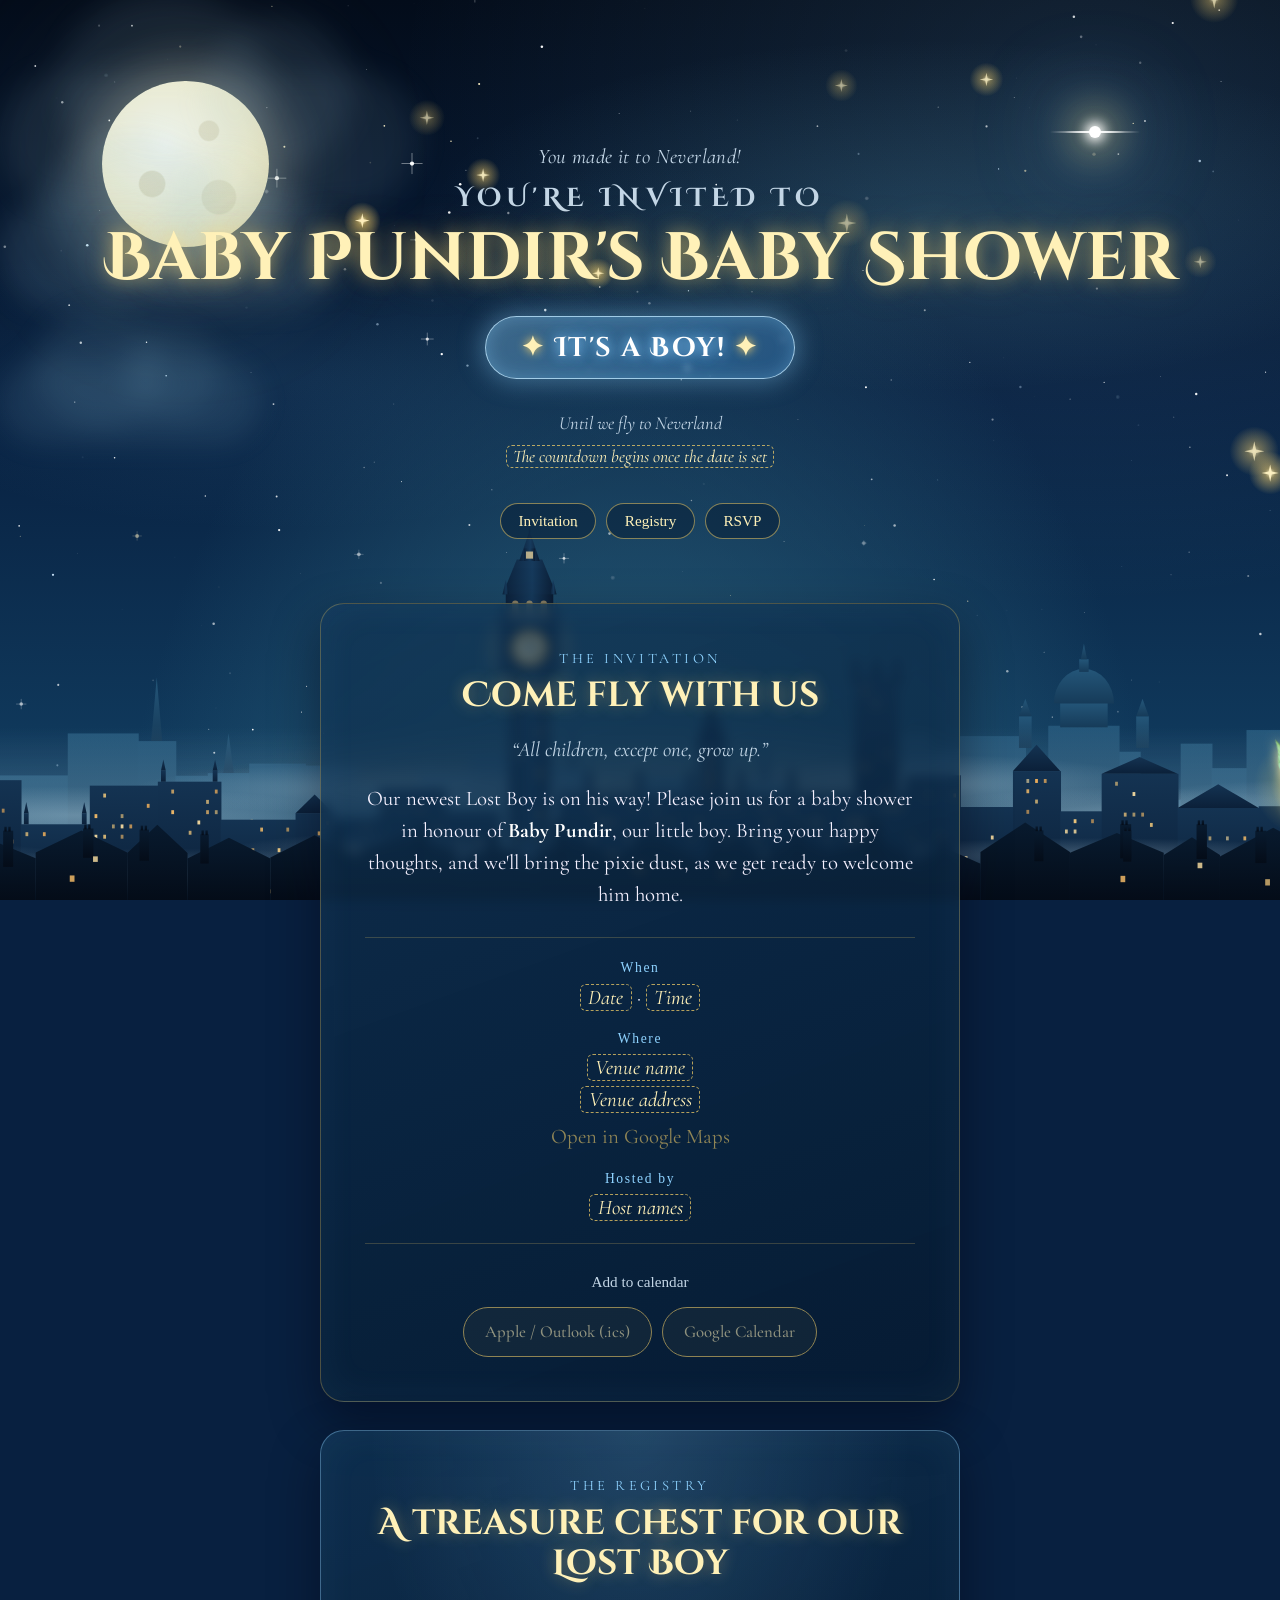
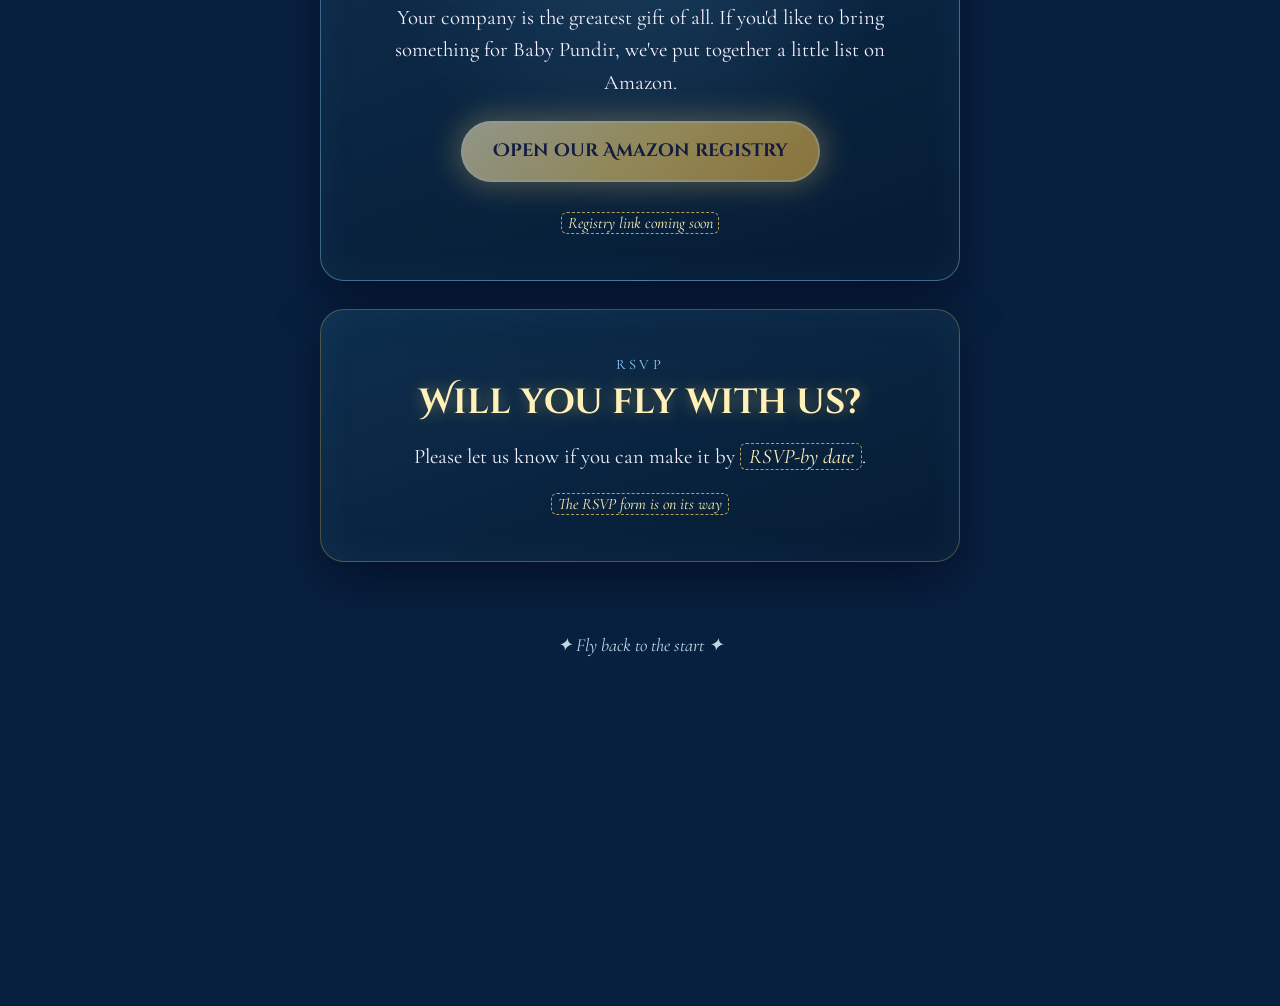
==== commit ab9057d9: "Add illustrated London night scene, Shri Ganesh, tap-to-enter flight, music and Tink on both pages" ====
--- a/site/neverland.html
+++ b/site/neverland.html
@@ -8,7 +8,7 @@
   <meta property="og:title" content="You're invited to Baby Pundir's baby shower ✨">
   <meta property="og:description" content="It's a boy! Second star to the right, and straight on till morning.">
   <meta property="og:type" content="website">
-  <meta name="theme-color" content="#050824">
+  <meta name="theme-color" content="#041226">
   <link rel="icon" href="data:image/svg+xml,<svg xmlns='http://www.w3.org/2000/svg' viewBox='0 0 100 100'><text y='.9em' font-size='90'>✨</text></svg>">
   <link rel="preconnect" href="https://fonts.googleapis.com">
   <link rel="preconnect" href="https://fonts.gstatic.com" crossorigin>
@@ -49,32 +49,11 @@
     <span class="cloud c1"></span><span class="cloud c2"></span><span class="cloud c3"></span>
   </div>
 
+  <!-- London at night with Big Ben (skyline.js loads it from assets/img/london.svg) -->
+  <div class="layer city-scene" aria-hidden="true"></div>
+
   <header class="inside-hero">
     <div class="inside-title">
-      <!-- A gentle Tinker Bell, perched by the title (no chasing on this page) -->
-      <div class="tink tink-perch" aria-hidden="true">
-        <span class="tink-glow"></span>
-        <svg viewBox="0 0 80 80" width="72" height="72">
-          <defs>
-            <linearGradient id="wing" x1="0" y1="0" x2="1" y2="1">
-              <stop offset="0%" stop-color="#f2fdff" stop-opacity=".95"/>
-              <stop offset="100%" stop-color="#9fe3ff" stop-opacity=".3"/>
-            </linearGradient>
-          </defs>
-          <g class="wings">
-            <g transform="rotate(-35 30 30)"><ellipse class="wing wing-back" cx="30" cy="30" rx="15" ry="7" fill="url(#wing)" stroke="#ffffff" stroke-opacity=".7" stroke-width=".6"/></g>
-            <g transform="rotate(20 31 42)"><ellipse class="wing wing-front" cx="31" cy="42" rx="11" ry="5" fill="url(#wing)" stroke="#ffffff" stroke-opacity=".7" stroke-width=".6"/></g>
-          </g>
-          <path d="M42 50 L37 62 M44 50 L45 63" stroke="#f6d2b4" stroke-width="2" stroke-linecap="round"/>
-          <path d="M40 34 Q47 34 48 40 L52 51 Q46 49 44 52 Q41 48 37 51 Q38 44 40 34 Z" fill="#5fd068"/>
-          <path d="M45 37 L55 32" stroke="#f6d2b4" stroke-width="2" stroke-linecap="round"/>
-          <circle class="wand" cx="57" cy="31" r="2.2" fill="#fffbe0"/>
-          <circle cx="44" cy="28" r="5.2" fill="#f6d2b4"/>
-          <path d="M39 27 Q40 21 45 22 Q49 23 49 27 Q46 24 41 26 Z" fill="#f7d35a"/>
-          <circle cx="41" cy="21" r="3" fill="#f7d35a"/>
-        </svg>
-      </div>
-
       <p class="kicker">You made it to Neverland!</p>
       <h1>
         <span class="small">You're invited to</span>
@@ -167,18 +146,27 @@
     </section>
   </main>
 
-  <!-- London skyline with Big Ben; windows are added by skyline.js -->
+  <!-- Room at the end to see the city below the cards -->
   <footer class="city">
     <a class="back-home" href="./">✦ Fly back to the start ✦</a>
-    <svg class="skyline" viewBox="0 0 1200 220" preserveAspectRatio="xMidYMax slice" aria-hidden="true">
-      <path d="M0 220V190H40V178H70V196H95V169H130V187H150V172H190V193H220V160H240V148H260V160H280V184H330V172H380V187H420V172H455V130L470 104L485 130V172H520V178H560V154H580V145H600V154H620V181H660V169H700V187H740V163H780V184H820V172H860V151H910V178H940V166H980V187H1020V160H1060V181H1100V169H1140V184H1170V175H1200V220Z"/>
-      <circle cx="470" cy="141" r="6" class="clock"/>
-      <g class="windows"></g>
-    </svg>
   </footer>
+
+  <!-- Pixie dust -->
+  <canvas id="dust" aria-hidden="true"></canvas>
+
+  <!-- Tinker Bell: rests in the corner and follows the pointer (data-calm) -->
+  <div id="tink" class="tink" data-calm aria-hidden="true">
+    <span class="tink-glow"></span>
+    <img src="assets/img/tinkerbell.webp" alt="" width="354" height="400">
+  </div>
+
+  <!-- Background song (music.js starts it on the first tap) -->
+  <audio id="music" src="assets/audio/you-can-fly.m4a" loop preload="metadata"></audio>
 
   <script src="assets/js/sky.js"></script>
   <script src="assets/js/skyline.js"></script>
+  <script src="assets/js/tinkerbell.js"></script>
   <script src="assets/js/neverland.js"></script>
+  <script src="assets/js/music.js"></script>
 </body>
 </html>
--- a/site/assets/css/style.css
+++ b/site/assets/css/style.css
@@ -1,18 +1,21 @@
 :root {
-  --night-1: #040622;
-  --night-2: #0a1036;
-  --night-3: #1b2466;
-  --dusk: #3d3172;
+  --night-1: #030c1a;
+  --night-2: #082040;
+  --night-3: #134468;
+  --dusk: #2f6a84;
   --gold: #ffd76a;
   --gold-soft: #fff1b8;
   --boy: #8fd3ff;
   --boy-deep: #3f8fd8;
   --ink: #f5f1ff;
-  --ink-dim: #c8c3e8;
+  --ink-dim: #c3d6e6;
   /* Pointer parallax, set by scene.js (-1 … 1) */
   --px: 0;
   --py: 0;
-}
+  /* Length of the landing page's opening flight; the rest waits for it */
+  --intro: 16.5s;
+}
+.intro-seen { --intro: 0s; }
 
 * { box-sizing: border-box; }
 
@@ -27,11 +30,21 @@
   overflow: hidden;
   color: var(--ink);
   font-family: "Cormorant Garamond", Georgia, serif;
+  background-color: var(--night-2);
+}
+/* The night sky: teal glows like misty nebulae, and warm city light on the horizon. */
+body::before {
+  content: "";
+  position: fixed;
+  inset: 0;
+  z-index: -1;
   background:
-    radial-gradient(ellipse at 50% 125%, var(--dusk) 0%, transparent 62%),
+    radial-gradient(ellipse 75% 38% at 50% 106%, rgba(255, 168, 96, .26) 0%, transparent 70%),
+    radial-gradient(ellipse at 50% 120%, var(--dusk) 0%, transparent 60%),
+    radial-gradient(ellipse 55% 28% at 72% 24%, rgba(110, 190, 210, .17) 0%, transparent 70%),
+    radial-gradient(ellipse 48% 24% at 22% 42%, rgba(90, 165, 205, .13) 0%, transparent 70%),
     radial-gradient(ellipse at 85% 10%, rgba(143, 211, 255, .12) 0%, transparent 45%),
     linear-gradient(180deg, var(--night-1) 0%, var(--night-2) 45%, var(--night-3) 100%);
-  background-color: var(--night-2);
 }
 
 .sr-only {
@@ -151,7 +164,7 @@
   width: var(--w);
   height: calc(var(--w) * .32);
   border-radius: 999px;
-  background: rgba(176, 168, 230, var(--a, .13));
+  background: rgba(150, 195, 215, var(--a, .13));
   filter: blur(14px);
   animation: drift var(--t) linear infinite;
   animation-delay: var(--delay);
@@ -177,27 +190,28 @@
   to   { transform: translateX(130vw); }
 }
 
-/* ---------- Skyline ---------- */
-
-.skyline-wrap { left: -3%; right: -3%; }
-.skyline {
+/* ---------- London at night (assets/img/london.svg, loaded by skyline.js) ---------- */
+
+.city-scene { left: -3%; right: -3%; }
+.city-scene svg {
   position: absolute;
   left: 0;
   bottom: 0;
   width: 100%;
-  height: clamp(110px, 22vh, 220px);
-  fill: #04061a;
-}
-.skyline .clock {
-  fill: #ffe9a8;
-  filter: drop-shadow(0 0 5px #ffe9a8);
-  animation: clock-glow 4s ease-in-out infinite;
-}
-.skyline .win {
-  fill: #ffd98a;
+  height: clamp(240px, 44vh, 520px);
+}
+/* Some windows switch on and off; Big Ben's clock glows; the fog drifts. */
+.city-scene .win {
   opacity: 0;
   animation: window 9s ease-in-out infinite;
   animation-delay: var(--delay);
+}
+.city-scene .clock-glow { animation: clock-glow 4s ease-in-out infinite; }
+.city-scene .fog { animation: fog-drift 70s ease-in-out infinite alternate; }
+.city-scene .fog-front { animation-duration: 50s; animation-direction: alternate-reverse; }
+@keyframes fog-drift {
+  from { transform: translateX(-90px); }
+  to   { transform: translateX(90px); }
 }
 @keyframes window {
   0%, 30%  { opacity: 0; }
@@ -261,7 +275,7 @@
 .js .ch {
   opacity: 0;
   animation: letter-in 1s cubic-bezier(.2, .8, .2, 1) forwards;
-  animation-delay: var(--d);
+  animation-delay: calc(var(--d) + var(--intro));
 }
 .ch.lit {
   color: #fff;
@@ -388,7 +402,7 @@
 .js .reveal {
   opacity: 0;
   animation: rise 1.1s cubic-bezier(.2, .8, .2, 1) forwards;
-  animation-delay: var(--d, 0s);
+  animation-delay: calc(var(--d, 0s) + var(--intro));
 }
 .js .hint.reveal { --to: .8; }
 @keyframes rise {
@@ -408,6 +422,132 @@
 @keyframes curtain-up {
   from { opacity: 1; }
   to   { opacity: 0; visibility: hidden; }
+}
+
+/* ---------- Tap to enter (intro.js) ---------- */
+
+/* Everything waits behind the gate until the visitor taps. */
+.waiting .hero,
+.waiting .hero *,
+.waiting .flyers,
+.waiting .flyers img { animation-play-state: paused; }
+/* …and stays out of sight, even when reduced motion shows it all at once. */
+.waiting .hero,
+.waiting .tink { visibility: hidden; }
+
+.gate { display: none; }
+.waiting .gate,
+.gate.gone {
+  position: fixed;
+  inset: 0;
+  z-index: 30;
+  display: flex;
+  flex-direction: column;
+  align-items: center;
+  justify-content: center;
+  gap: .7rem;
+  margin: 0;
+  padding: 16px;
+  border: 0;
+  font: inherit;
+  color: var(--gold-soft);
+  cursor: pointer;
+  background: radial-gradient(ellipse at 50% 50%, rgba(6, 26, 48, .15) 0%, rgba(2, 3, 15, .6) 100%);
+  transition: opacity .7s ease;
+}
+.gate.gone { opacity: 0; pointer-events: none; }
+.gate-star {
+  font-size: 2.2rem;
+  color: var(--gold);
+  text-shadow: 0 0 14px var(--gold), 0 0 30px rgba(255, 215, 106, .6);
+  animation: twirl 6s linear infinite;
+}
+/* Shri Ganesh at the top centre, in a glowing gold medallion. */
+.ganesha {
+  position: absolute;
+  top: max(4vh, 18px);
+  left: 50%;
+  transform: translateX(-50%);
+  display: flex;
+  flex-direction: column;
+  align-items: center;
+  gap: .45rem;
+}
+.ganesha img {
+  width: clamp(72px, 20vw, 96px);
+  height: auto;
+  border-radius: 50%;
+  border: 2.5px solid var(--gold);
+  box-shadow:
+    0 0 0 4px rgba(255, 215, 106, .18),
+    0 0 26px 6px rgba(255, 200, 90, .45);
+}
+.ganesha-mantra {
+  font-size: clamp(.95rem, 3.6vw, 1.1rem);
+  white-space: nowrap;
+  color: var(--gold-soft);
+  text-shadow: 0 0 10px rgba(255, 215, 106, .5);
+}
+
+/* The gold button in the middle (the whole screen is tappable). */
+.gate-btn {
+  font-size: clamp(1.05rem, 4.4vw, 1.4rem);
+  padding: 1.1rem 2.2rem;
+  animation: gate-glow 2.6s ease-in-out infinite;
+}
+.gate:hover .gate-btn,
+.gate:focus-visible .gate-btn {
+  transform: translateY(-3px) scale(1.05);
+  box-shadow:
+    0 0 0 2px rgba(255, 255, 255, .7) inset,
+    0 0 50px 14px rgba(255, 215, 106, .7);
+}
+.gate-sub {
+  font-style: italic;
+  font-size: 1.15rem;
+  color: var(--ink-dim);
+}
+.gate:focus-visible { outline: none; }
+.gate:focus-visible .gate-btn { outline: 3px solid #fff; outline-offset: 4px; }
+@keyframes gate-glow {
+  0%, 100% { box-shadow: 0 0 0 2px rgba(255, 255, 255, .5) inset, 0 0 24px 4px rgba(255, 215, 106, .4); }
+  50%      { box-shadow: 0 0 0 2px rgba(255, 255, 255, .6) inset, 0 0 44px 12px rgba(255, 215, 106, .7); }
+}
+
+/* ---------- Opening flight (intro.js adds the dust) ---------- */
+
+.flyers {
+  position: fixed;
+  left: 0;
+  top: 0;
+  z-index: 4;
+  width: min(520px, 78vw);
+  pointer-events: none;
+  opacity: 0;
+  animation: fly-across calc(var(--intro) - .5s) linear .4s forwards;
+}
+.flyers img {
+  display: block;
+  width: 100%;
+  height: auto;
+  filter: drop-shadow(0 0 14px rgba(255, 230, 140, .45));
+  animation: flyers-bob 1.1s ease-in-out infinite alternate;
+}
+.intro-seen .flyers { display: none; }
+
+/* Two passes: bottom left out to top right, then back in at the top right,
+   down to the bottom right corner and out through the top left. They're
+   mirrored on the way back so they face where they're flying. */
+@keyframes fly-across {
+  0%    { opacity: 1; transform: translate(-100%, 100vh) rotate(8deg) scale(.7, .7); animation-timing-function: ease-in-out; }
+  41%   { opacity: 1; transform: translate(100vw, -100%) rotate(-8deg) scale(1.05, 1.05); animation-timing-function: step-end; }
+  44%   { opacity: 1; transform: translate(calc(100vw - 100%), -100%) rotate(-12deg) scale(-.9, .9); animation-timing-function: ease-in-out; }
+  62%   { opacity: 1; transform: translate(calc(100vw - 100%), calc(100vh - 100%)) rotate(0deg) scale(-.95, .95); animation-timing-function: ease-in-out; }
+  100%  { opacity: 1; transform: translate(-100%, -100%) rotate(14deg) scale(-1.05, 1.05); }
+}
+@keyframes flyers-bob {
+  from { transform: translateY(-6px) rotate(-1.5deg); }
+  to   { transform: translateY(6px) rotate(1.5deg); }
 }
 
 /* ---------- Tinker Bell ---------- */
@@ -424,11 +564,13 @@
   will-change: transform;
   transform: translate3d(-200px, -200px, 0);
 }
-.tink svg {
+.tink img {
   position: relative;
   display: block;
-  overflow: visible;
-  filter: drop-shadow(0 0 6px rgba(255, 240, 170, .95));
+  width: 100%;
+  height: 100%;
+  object-fit: contain;
+  filter: drop-shadow(0 0 6px rgba(255, 240, 170, .9));
 }
 .tink-glow {
   position: absolute;
@@ -437,27 +579,10 @@
   background: radial-gradient(circle, rgba(255, 250, 215, .95) 0%, rgba(255, 224, 102, .45) 22%, rgba(255, 224, 102, .12) 45%, transparent 68%);
   animation: tink-pulse 1.6s ease-in-out infinite;
 }
-.tink .wand { animation: wand 0.8s ease-in-out infinite; }
 
 @keyframes tink-pulse {
   0%, 100% { transform: scale(.92); opacity: .85; }
   50%      { transform: scale(1.12); opacity: 1; }
-}
-@keyframes wand {
-  0%, 100% { fill: #fffbe0; }
-  50%      { fill: #ffffff; filter: drop-shadow(0 0 3px #fff); }
-}
-
-.tink .wing {
-  transform-box: fill-box;
-  transform-origin: 85% 60%;
-  animation: flutter .08s linear infinite alternate;
-}
-.tink .wing-front { animation-delay: .04s; }
-
-@keyframes flutter {
-  from { scale: 1 1; }
-  to   { scale: .5 1; }
 }
 
 /* ---------- Page leave transition ---------- */
@@ -496,22 +621,11 @@
 .inside-title { position: relative; }
 .inside-hero h1 { font-size: clamp(2rem, 6.4vw, 4.2rem); }
 
-/* Tinker Bell resting beside the title, bobbing gently. */
-.tink.tink-perch {
-  position: absolute;
-  top: -54px;
-  right: -8px;
-  left: auto;
-  width: 72px;
-  height: 72px;
-  margin: 0;
-  transform: none;
-  animation: perch-bob 4.5s ease-in-out infinite;
-}
-.tink-perch .wing { animation-duration: .14s; }
-@keyframes perch-bob {
-  0%, 100% { translate: 0 0; rotate: -4deg; }
-  50%      { translate: -6px -10px; rotate: 4deg; }
+/* A smaller Tinker Bell for reading (tinkerbell.js calm mode). */
+.tink[data-calm] {
+  width: 84px;
+  height: 84px;
+  margin: -42px 0 0 -42px;
 }
 
 /* Placeholder for a detail we don't have yet. */
@@ -550,7 +664,7 @@
   min-width: clamp(68px, 18vw, 88px);
   padding: .6rem .4rem .5rem;
   border-radius: 16px;
-  background: rgba(10, 16, 54, .6);
+  background: rgba(6, 26, 48, .6);
   border: 1px solid rgba(143, 211, 255, .35);
   box-shadow: 0 0 18px rgba(143, 211, 255, .15), inset 0 0 14px rgba(143, 211, 255, .12);
 }
@@ -592,7 +706,7 @@
   color: var(--gold-soft);
   text-decoration: none;
   border: 1px solid rgba(255, 215, 106, .5);
-  background: rgba(10, 16, 54, .45);
+  background: rgba(6, 26, 48, .45);
   transition: background .25s ease, box-shadow .25s ease;
 }
 .pills a:hover,
@@ -622,7 +736,7 @@
   text-align: center;
   font-size: clamp(1.12rem, 3.6vw, 1.3rem);
   line-height: 1.55;
-  background: linear-gradient(160deg, rgba(27, 36, 102, .72), rgba(10, 16, 54, .8));
+  background: linear-gradient(160deg, rgba(16, 52, 84, .72), rgba(6, 26, 48, .8));
   border: 1px solid rgba(255, 215, 106, .28);
   box-shadow:
     0 20px 50px rgba(2, 3, 15, .45),
@@ -714,7 +828,7 @@
   border-color: rgba(143, 211, 255, .4);
   background:
     radial-gradient(ellipse at 50% 0%, rgba(143, 211, 255, .16), transparent 60%),
-    linear-gradient(160deg, rgba(27, 36, 102, .72), rgba(10, 16, 54, .8));
+    linear-gradient(160deg, rgba(16, 52, 84, .72), rgba(6, 26, 48, .8));
 }
 .card-registry .enter { margin-top: .4rem; }
 
@@ -726,16 +840,15 @@
 }
 .js .rise-in.in { opacity: 1; transform: none; }
 
-/* ---------- Footer skyline ---------- */
+/* ---------- Footer: room to see the city below the cards ---------- */
 
 .city {
   position: relative;
   z-index: 2;
-  height: clamp(200px, 34vh, 320px);
+  height: clamp(240px, 44vh, 520px);
   margin-top: 3rem;
   text-align: center;
 }
-.city .skyline { z-index: -1; }
 .back-home {
   display: inline-block;
   margin-top: 1rem;
@@ -754,17 +867,19 @@
   .moon { top: 3vh; left: 5vw; width: 64px; }
   .second-star { top: 6vh; right: 10vw; }
   .badge { margin-top: 1rem; }
-  .tink.tink-perch { top: -62px; right: 0; }
 }
 
 /* ---------- Motion preferences ---------- */
 
 @media (prefers-reduced-motion: reduce) {
+  :root { --intro: 0s; }
+  .gate-star, .gate-btn, .gate-btn::after { animation: none; }
+  .flyers { display: none; }
   .layer { transform: none; }
   .second-star, .second-star::before, .second-star::after,
-  .cloud, .skyline .clock, .enter::after,
-  .tink-glow, .tink .wand, .tink .wing { animation: none; }
-  .skyline .win { animation: none; opacity: .7; }
+  .cloud, .city-scene .clock-glow, .city-scene .fog, .enter::after,
+  .tink-glow { animation: none; }
+  .city-scene .win { animation: none; opacity: .75; }
   .js .peter { animation: none; }
   .js .ch, .js .reveal, .js .badge, .js .curtain {
     animation: none;
@@ -773,7 +888,7 @@
   }
   .js .hint.reveal { opacity: .8; }
   .js .curtain { visibility: hidden; }
-  .tink.tink-perch, .js .badge.revealed, .js .badge.revealed .badge-star { animation: none; }
+  .js .badge.revealed, .js .badge.revealed .badge-star { animation: none; }
   .js .badge.revealed { opacity: 1; transform: none; }
   .js .rise-in { opacity: 1; transform: none; transition: none; }
   html:has(body.inside) { scroll-behavior: auto; }
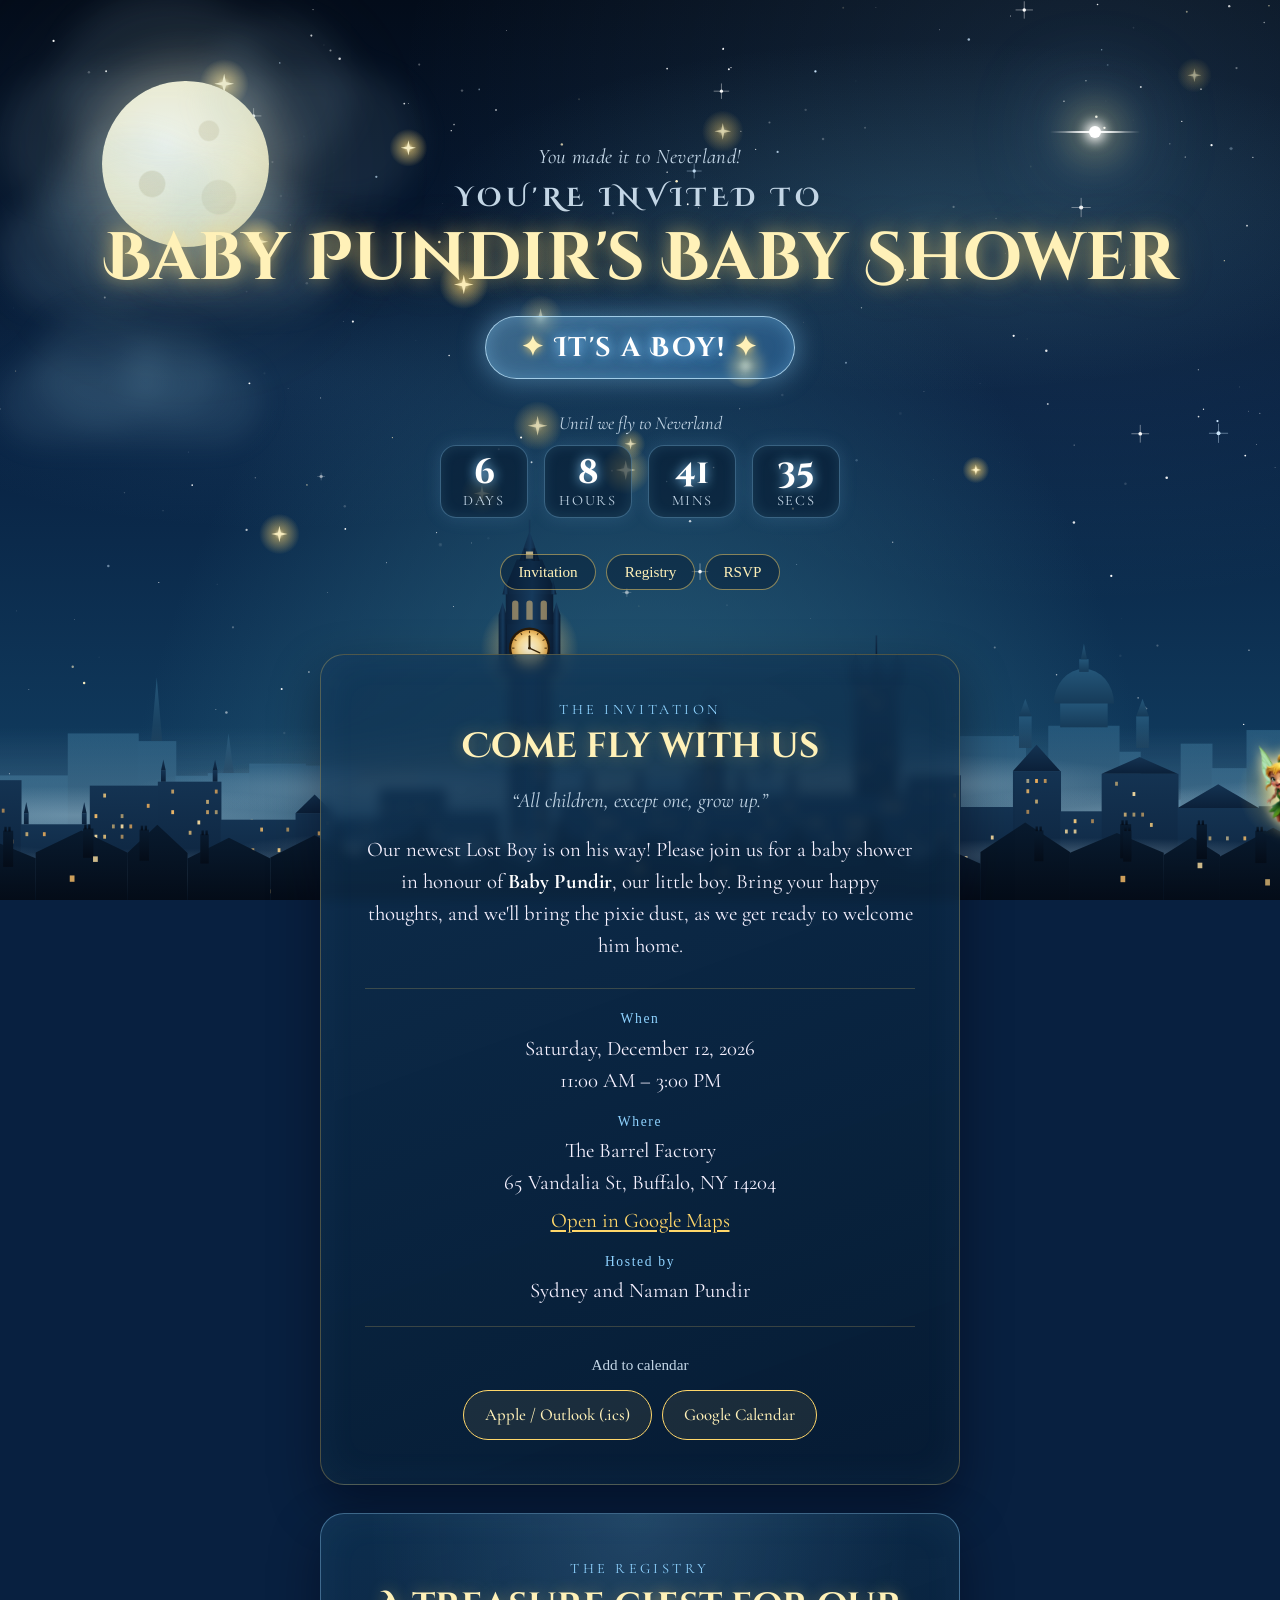
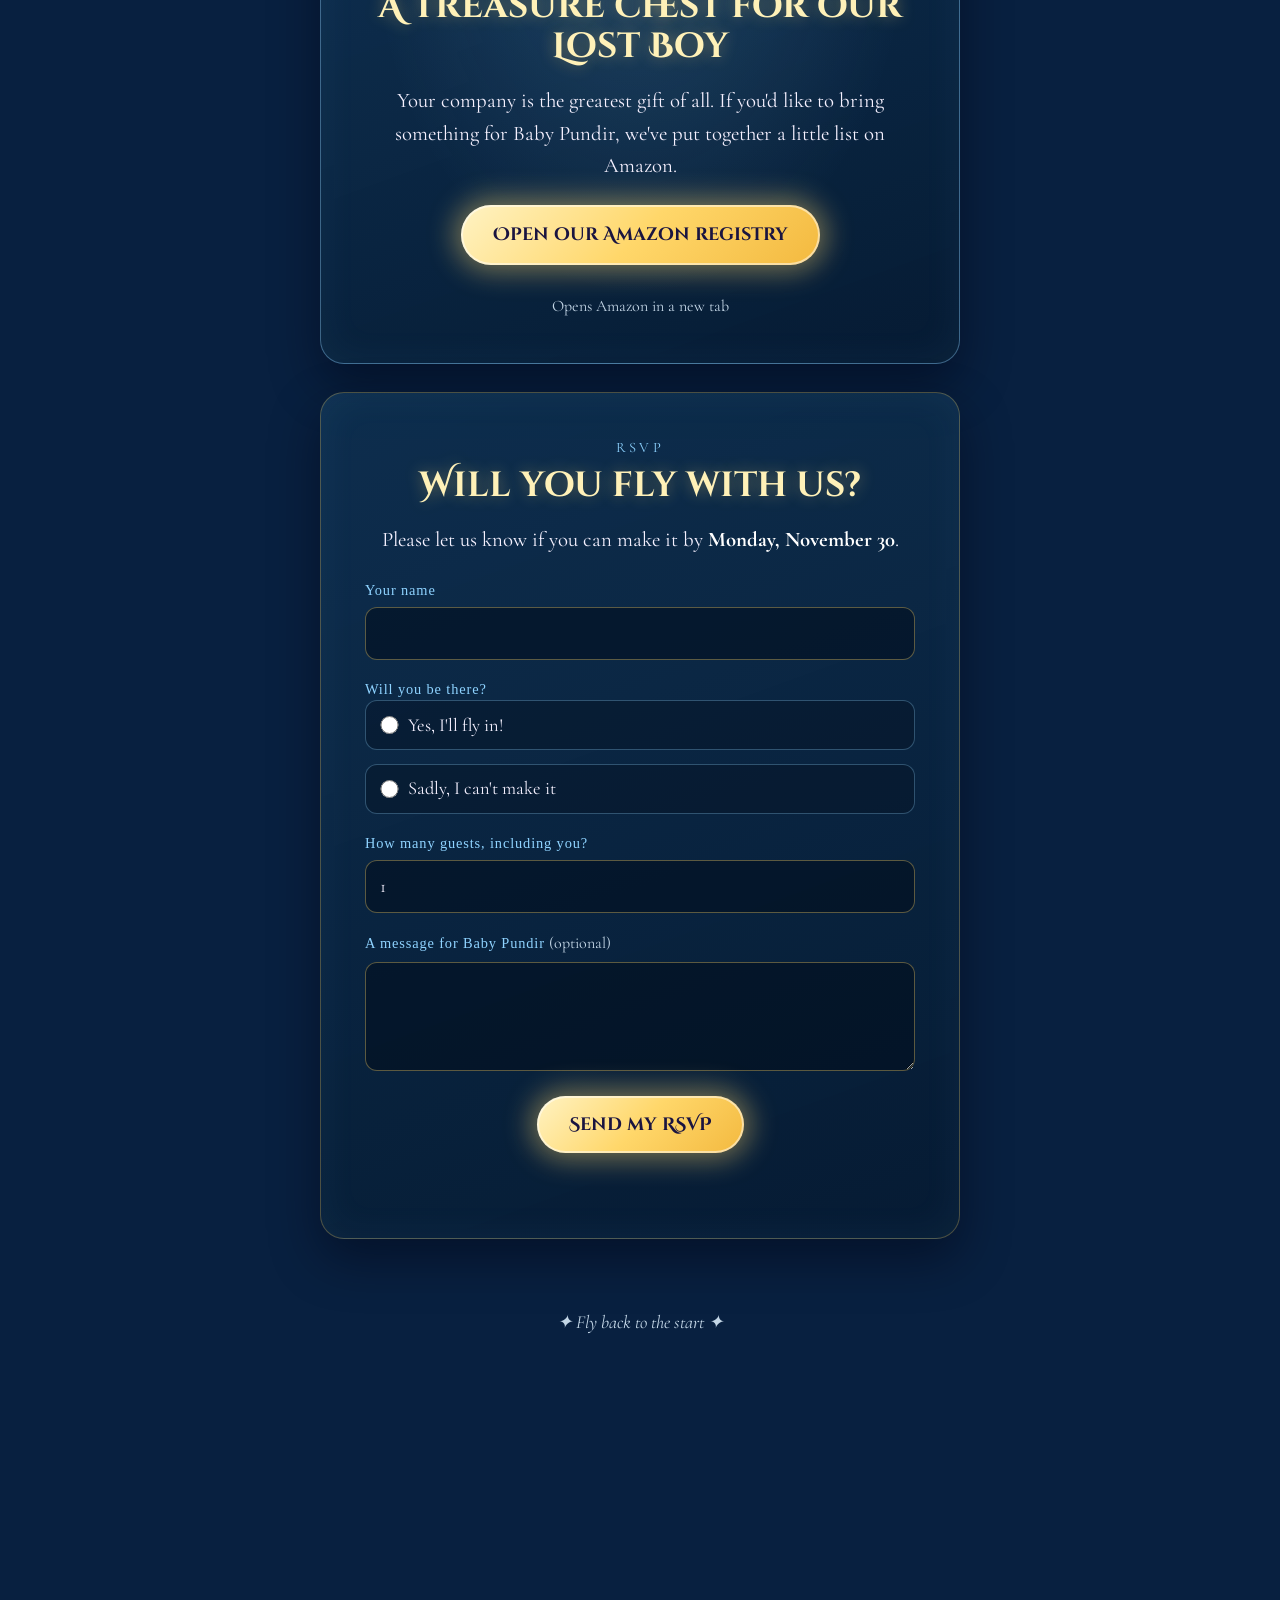
==== commit 506bea9b: "Add the shower details, calendar links, registry and RSVP form Saturday, December 12, 2026, 11 AM to" ====
--- a/site/neverland.html
+++ b/site/neverland.html
@@ -4,9 +4,9 @@
   <meta charset="utf-8">
   <meta name="viewport" content="width=device-width, initial-scale=1">
   <title>You're Invited: Baby Pundir's Baby Shower</title>
-  <meta name="description" content="The invitation, registry and RSVP for Baby Pundir's Peter Pan baby shower. It's a boy!">
+  <meta name="description" content="Baby Pundir's Peter Pan baby shower: Saturday, December 12, 11 AM at The Barrel Factory, Buffalo. Invitation, registry and RSVP. It's a boy!">
   <meta property="og:title" content="You're invited to Baby Pundir's baby shower ✨">
-  <meta property="og:description" content="It's a boy! Second star to the right, and straight on till morning.">
+  <meta property="og:description" content="It's a boy! Saturday, December 12, 11 AM · The Barrel Factory, Buffalo. Second star to the right, and straight on till morning.">
   <meta property="og:type" content="website">
   <meta name="theme-color" content="#041226">
   <link rel="icon" href="data:image/svg+xml,<svg xmlns='http://www.w3.org/2000/svg' viewBox='0 0 100 100'><text y='.9em' font-size='90'>✨</text></svg>">
@@ -67,10 +67,8 @@
       <span class="badge-star" aria-hidden="true">✦</span>
     </p>
 
-    <!-- Countdown, filled in by neverland.js.
-         TODO: set data-start to the shower's start, with its UTC offset,
-         e.g. data-start="2026-12-12T14:00:00+00:00". -->
-    <div id="countdown" class="countdown" data-start="">
+    <!-- Countdown to the start (11 AM Eastern, UTC-5), filled in by neverland.js -->
+    <div id="countdown" class="countdown" data-start="2026-12-12T11:00:00-05:00">
       <p class="countdown-label">Until we fly to Neverland</p>
       <div class="countdown-units" role="timer" hidden>
         <span class="unit"><b data-unit="days">0</b><small>days</small></span>
@@ -78,7 +76,7 @@
         <span class="unit"><b data-unit="minutes">0</b><small>mins</small></span>
         <span class="unit"><b data-unit="seconds">0</b><small>secs</small></span>
       </div>
-      <p class="countdown-note"><span class="todo">The countdown begins once the date is set</span></p>
+      <p class="countdown-note"></p>
     </div>
 
     <nav class="pills" aria-label="Sections">
@@ -99,31 +97,26 @@
       <dl class="details">
         <div>
           <dt>When</dt>
-          <!-- TODO: date and time -->
-          <dd><span class="todo">Date</span> · <span class="todo">Time</span></dd>
+          <dd>Saturday, December 12, 2026<br>11:00 AM – 3:00 PM</dd>
         </div>
         <div>
           <dt>Where</dt>
-          <!-- TODO: venue name and address; give the map link an href:
-               https://www.google.com/maps/search/?api=1&query=<url-encoded address> -->
           <dd>
-            <span class="todo">Venue name</span><br>
-            <span class="todo">Venue address</span><br>
-            <a class="map-link is-todo" aria-disabled="true">Open in Google Maps</a>
+            The Barrel Factory<br>
+            65 Vandalia St, Buffalo, NY 14204<br>
+            <a class="map-link" href="https://www.google.com/maps/search/?api=1&amp;query=The+Barrel+Factory%2C+65+Vandalia+St%2C+Buffalo%2C+NY+14204" target="_blank" rel="noopener">Open in Google Maps</a>
           </dd>
         </div>
         <div>
           <dt>Hosted by</dt>
-          <!-- TODO: host names -->
-          <dd><span class="todo">Host names</span></dd>
+          <dd>Sydney and Naman Pundir</dd>
         </div>
       </dl>
 
-      <!-- TODO: once the details are set, link these to baby-shower.ics and a Google Calendar URL -->
       <div class="actions">
         <p class="actions-label">Add to calendar</p>
-        <a class="btn is-todo" aria-disabled="true">Apple / Outlook (.ics)</a>
-        <a class="btn is-todo" aria-disabled="true">Google Calendar</a>
+        <a class="btn" href="baby-shower.ics">Apple / Outlook (.ics)</a>
+        <a class="btn" href="https://calendar.google.com/calendar/render?action=TEMPLATE&amp;text=Baby+Pundir%27s+Baby+Shower&amp;dates=20261212T160000Z/20261212T200000Z&amp;location=The+Barrel+Factory%2C+65+Vandalia+St%2C+Buffalo%2C+NY+14204&amp;details=Come+fly+with+us+to+Neverland%21+Invitation%2C+registry+and+RSVP%3A+https%3A%2F%2Fiamnmn9.github.io%2Fbb%2Fneverland.html" target="_blank" rel="noopener">Google Calendar</a>
       </div>
     </section>
 
@@ -132,17 +125,50 @@
       <p class="eyebrow">The Registry</p>
       <h2 id="registry-title">A treasure chest for our Lost Boy</h2>
       <p>Your company is the greatest gift of all. If you'd like to bring something for Baby Pundir, we've put together a little list on Amazon.</p>
-      <!-- TODO: add href="<Amazon registry URL>" target="_blank" rel="noopener" and remove is-todo / aria-disabled -->
-      <a class="enter is-todo" aria-disabled="true"><span>Open our Amazon registry</span></a>
-      <p class="fine-print"><span class="todo">Registry link coming soon</span></p>
+      <a class="enter" href="https://www.amazon.com/baby-reg/sydney-pundir-february-2027-buffalo/1U5L5IB5YAIJA" target="_blank" rel="noopener"><span>Open our Amazon registry</span></a>
+      <p class="fine-print">Opens Amazon in a new tab</p>
     </section>
 
-    <!-- 3. RSVP (the form is waiting on the choice of RSVP service) -->
+    <!-- 3. RSVP: replies go to Formspree, which emails them to us (neverland.js sends it without leaving the page) -->
     <section id="rsvp" class="card rise-in" aria-labelledby="rsvp-title">
       <p class="eyebrow">RSVP</p>
       <h2 id="rsvp-title">Will you fly with us?</h2>
-      <p>Please let us know if you can make it by <span class="todo">RSVP-by date</span>.</p>
-      <p class="fine-print"><span class="todo">The RSVP form is on its way</span></p>
+      <p>Please let us know if you can make it by <strong>Monday, November 30</strong>.</p>
+
+      <form id="rsvp-form" class="rsvp-form" action="https://formspree.io/f/xoeejaab" method="POST">
+        <input type="hidden" name="_subject" value="New RSVP for Baby Pundir's baby shower">
+        <!-- Spam trap: people never see this, bots fill it in -->
+        <input type="text" name="_gotcha" style="display:none" tabindex="-1" autocomplete="off">
+
+        <label class="field">
+          <span class="field-label">Your name</span>
+          <input type="text" name="name" required autocomplete="name">
+        </label>
+
+        <fieldset class="field">
+          <legend class="field-label">Will you be there?</legend>
+          <label class="choice"><input type="radio" name="attending" value="Yes" required> <span>Yes, I'll fly in!</span></label>
+          <label class="choice"><input type="radio" name="attending" value="No"> <span>Sadly, I can't make it</span></label>
+        </fieldset>
+
+        <label id="guests-field" class="field">
+          <span class="field-label">How many guests, including you?</span>
+          <input type="number" name="guests" min="1" max="10" value="1" inputmode="numeric" required>
+        </label>
+
+        <label class="field">
+          <span class="field-label">A message for Baby Pundir <small>(optional)</small></span>
+          <textarea name="message" rows="3"></textarea>
+        </label>
+
+        <button class="enter" type="submit"><span>Send my RSVP</span></button>
+        <p class="form-status" role="status"></p>
+      </form>
+
+      <div id="rsvp-thanks" class="rsvp-thanks" tabindex="-1" hidden>
+        <p class="thanks-title">Thank you! ✨</p>
+        <p class="thanks-text"></p>
+      </div>
     </section>
   </main>
 
--- a/site/assets/css/style.css
+++ b/site/assets/css/style.css
@@ -628,20 +628,6 @@
   margin: -42px 0 0 -42px;
 }
 
-/* Placeholder for a detail we don't have yet. */
-.todo {
-  padding: 0 .35em;
-  border: 1px dashed rgba(255, 215, 106, .7);
-  border-radius: 6px;
-  color: var(--gold-soft);
-  font-style: italic;
-}
-.is-todo {
-  opacity: .55;
-  cursor: not-allowed;
-  pointer-events: none;
-}
-
 /* ---------- Countdown ---------- */
 
 .countdown { margin-top: 2rem; }
@@ -831,6 +817,111 @@
     linear-gradient(160deg, rgba(16, 52, 84, .72), rgba(6, 26, 48, .8));
 }
 .card-registry .enter { margin-top: .4rem; }
+
+/* ---------- RSVP form ---------- */
+
+.rsvp-form {
+  display: grid;
+  gap: 18px;
+  margin-top: 1.4rem;
+  text-align: left;
+}
+.rsvp-form[hidden] { display: none; }
+.field {
+  display: grid;
+  gap: 6px;
+  min-width: 0;
+  margin: 0;
+  padding: 0;
+  border: 0;
+}
+.field[hidden] { display: none; }
+.field-label {
+  padding: 0;
+  font-family: "Cinzel Decorative", serif;
+  font-size: .9rem;
+  letter-spacing: .06em;
+  color: var(--boy);
+}
+.field-label small {
+  font-family: "Cormorant Garamond", Georgia, serif;
+  font-size: 1rem;
+  letter-spacing: 0;
+  color: var(--ink-dim);
+}
+/* 1.15rem keeps iPhones from zooming in when a field is tapped. */
+.rsvp-form input[type="text"],
+.rsvp-form input[type="number"],
+.rsvp-form textarea {
+  width: 100%;
+  padding: .7rem .9rem;
+  border-radius: 12px;
+  border: 1px solid rgba(255, 215, 106, .35);
+  background: rgba(3, 14, 28, .55);
+  color: var(--ink);
+  font: inherit;
+  font-size: 1.15rem;
+}
+.rsvp-form textarea { min-height: 96px; resize: vertical; }
+.rsvp-form input:focus-visible,
+.rsvp-form textarea:focus-visible {
+  outline: 2px solid var(--gold);
+  outline-offset: 1px;
+}
+.choice {
+  display: flex;
+  align-items: center;
+  gap: .6rem;
+  padding: .6rem .9rem;
+  border-radius: 12px;
+  border: 1px solid rgba(143, 211, 255, .3);
+  background: rgba(3, 14, 28, .35);
+  font-size: 1.15rem;
+  cursor: pointer;
+  transition: border-color .2s ease, background .2s ease;
+}
+.choice + .choice { margin-top: 8px; }
+.choice:has(input:checked) {
+  border-color: var(--gold);
+  background: rgba(255, 215, 106, .12);
+}
+.choice input {
+  width: 1.15rem;
+  height: 1.15rem;
+  margin: 0;
+  accent-color: var(--gold);
+}
+.rsvp-form .enter {
+  justify-self: center;
+  margin-top: .4rem;
+  border: 0;
+  cursor: pointer;
+}
+.rsvp-form .enter:disabled { opacity: .6; cursor: progress; }
+.card .form-status {
+  min-height: 1.4em;
+  margin: 0;
+  text-align: center;
+  font-size: 1.05rem;
+  color: var(--ink-dim);
+}
+.card .form-status.error { color: #ffb4a8; }
+
+.rsvp-thanks {
+  margin-top: 1.2rem;
+  padding: 1.4rem;
+  border-radius: 18px;
+  border: 1px solid rgba(255, 215, 106, .5);
+  background: rgba(255, 215, 106, .08);
+  outline: none;
+}
+.card .thanks-title {
+  margin: 0 0 .4rem;
+  font-family: "Cinzel Decorative", serif;
+  font-size: 1.5rem;
+  color: var(--gold-soft);
+}
+.card .thanks-text { margin: 0; }
 
 /* Cards rise into view as you scroll (neverland.js adds .in). */
 .js .rise-in {
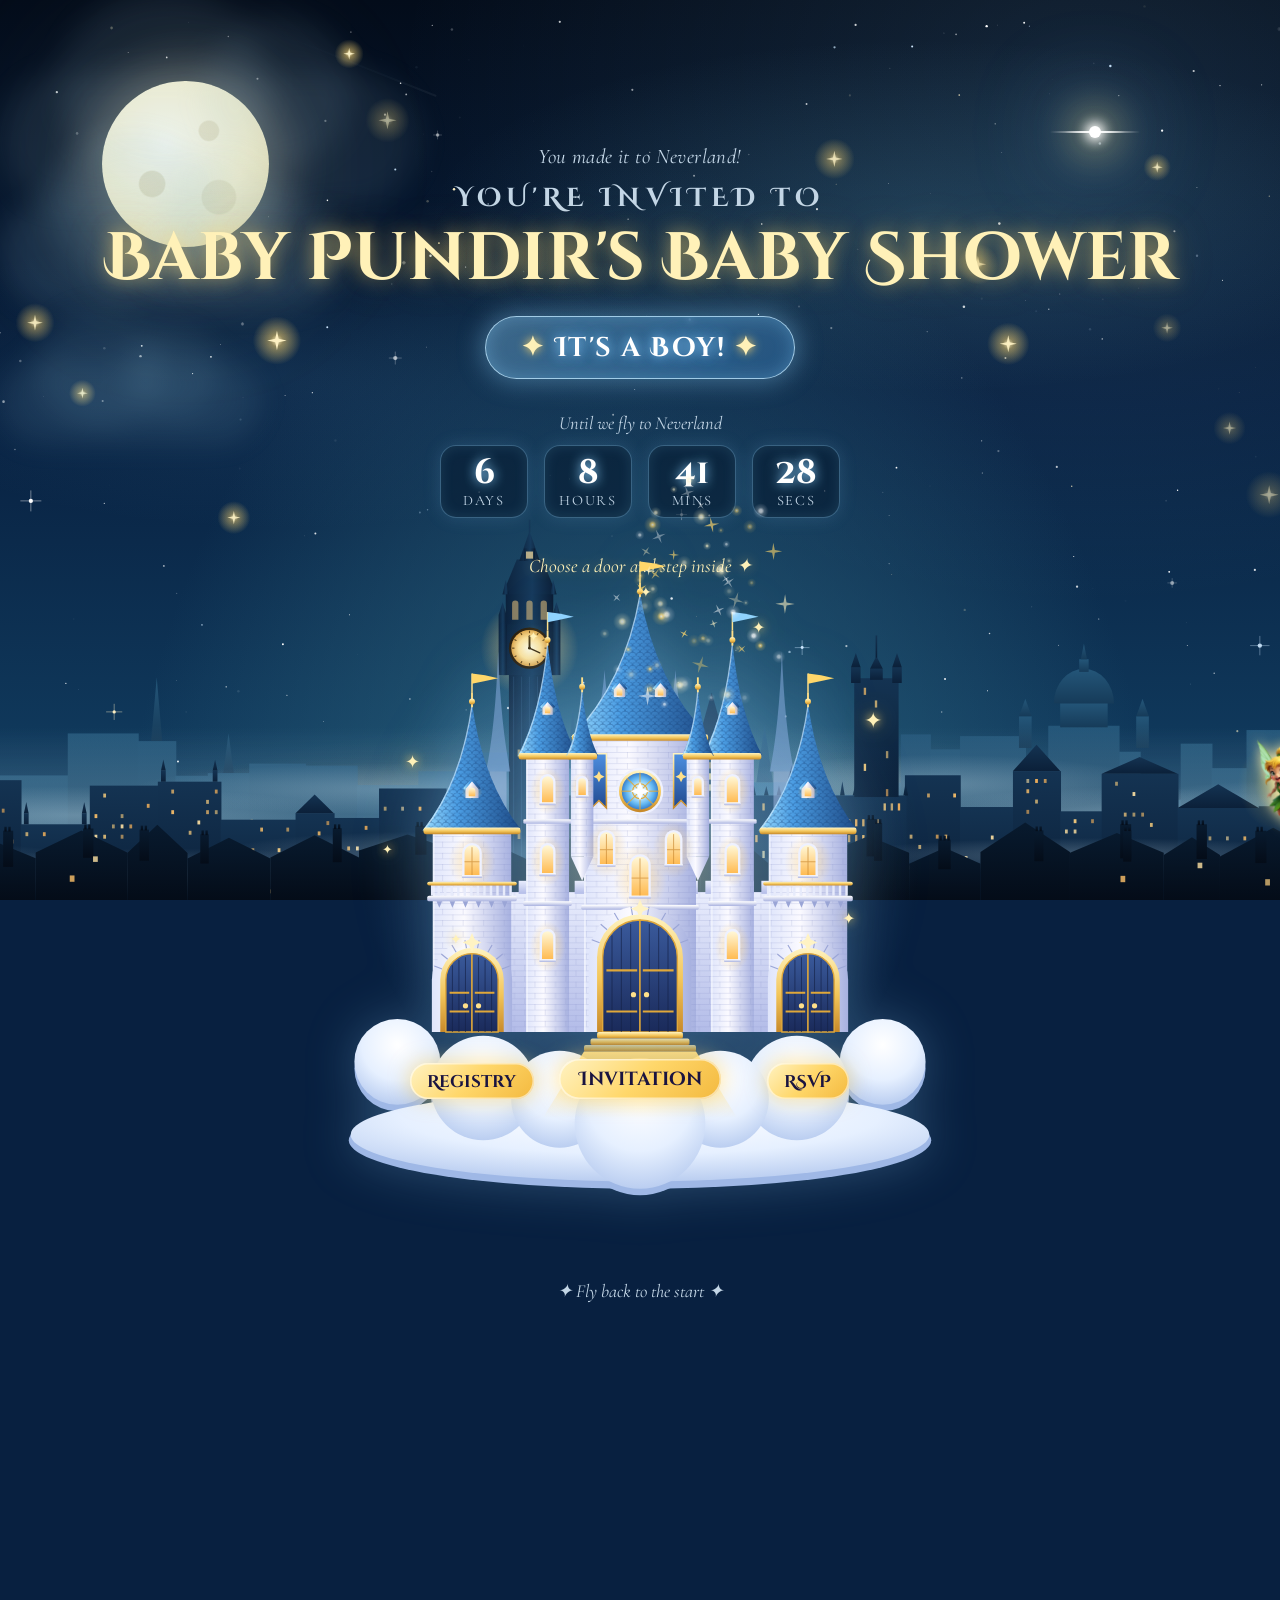
==== commit 2af697e5: "Turn the inside page into a palace with three doors The invitation, registry and RSVP each sit behin" ====
--- a/site/neverland.html
+++ b/site/neverland.html
@@ -52,7 +52,7 @@
   <!-- London at night with Big Ben (skyline.js loads it from assets/img/london.svg) -->
   <div class="layer city-scene" aria-hidden="true"></div>
 
-  <header class="inside-hero">
+  <header class="inside-hero" id="palace-view">
     <div class="inside-title">
       <p class="kicker">You made it to Neverland!</p>
       <h1>
@@ -79,19 +79,448 @@
       <p class="countdown-note"></p>
     </div>
 
-    <nav class="pills" aria-label="Sections">
-      <a href="#invitation">Invitation</a>
-      <a href="#registry">Registry</a>
-      <a href="#rsvp">RSVP</a>
-    </nav>
+    <p class="palace-hint">Choose a door and step inside ✦</p>
+
+    <!-- The palace: three doors lead to the invitation, the registry and the RSVP.
+         neverland.js opens a door, zooms in, and shows just that room. -->
+    <div id="palace" class="palace">
+      <div class="palace-float">
+        <!-- palace:start (drawn by tools/make_palace.py) -->
+        <svg class="palace-art" viewBox="0 0 600 600" aria-hidden="true">
+        <defs>
+          <linearGradient id="pStone" x1="0" y1="0" x2="1" y2="0">
+            <stop offset="0%" stop-color="#dfe5fb"/>
+            <stop offset="40%" stop-color="#fbfaff"/>
+            <stop offset="100%" stop-color="#a7b1e0"/>
+          </linearGradient>
+          <linearGradient id="pWall" x1="0" y1="0" x2="0" y2="1">
+            <stop offset="0%" stop-color="#e9edfd"/>
+            <stop offset="100%" stop-color="#b3bce8"/>
+          </linearGradient>
+          <linearGradient id="pLedge" x1="0" y1="0" x2="0" y2="1">
+            <stop offset="0%" stop-color="#ffffff"/>
+            <stop offset="100%" stop-color="#aab3e0"/>
+          </linearGradient>
+          <linearGradient id="pRoof" x1="0" y1="0" x2="1" y2="0">
+            <stop offset="0%" stop-color="#9adcff"/>
+            <stop offset="35%" stop-color="#4b9de3"/>
+            <stop offset="100%" stop-color="#1d4a86"/>
+          </linearGradient>
+          <linearGradient id="pGold" x1="0" y1="0" x2="0" y2="1">
+            <stop offset="0%" stop-color="#fff3c0"/>
+            <stop offset="55%" stop-color="#f3c65a"/>
+            <stop offset="100%" stop-color="#c88a2a"/>
+          </linearGradient>
+          <linearGradient id="pWin" x1="0" y1="0" x2="0" y2="1">
+            <stop offset="0%" stop-color="#fff8d8"/>
+            <stop offset="100%" stop-color="#ffbb52"/>
+          </linearGradient>
+          <radialGradient id="pGlow">
+            <stop offset="0%" stop-color="#ffd27a" stop-opacity=".55"/>
+            <stop offset="100%" stop-color="#ffd27a" stop-opacity="0"/>
+          </radialGradient>
+          <linearGradient id="pDoor" x1="0" y1="0" x2="0" y2="1">
+            <stop offset="0%" stop-color="#3a5a9c"/>
+            <stop offset="100%" stop-color="#1a2a5a"/>
+          </linearGradient>
+          <linearGradient id="pBanner" x1="0" y1="0" x2="0" y2="1">
+            <stop offset="0%" stop-color="#4d8fe0"/>
+            <stop offset="100%" stop-color="#20498f"/>
+          </linearGradient>
+          <radialGradient id="pLight" cx="50%" cy="75%" r="80%">
+            <stop offset="0%" stop-color="#fffbe6"/>
+            <stop offset="45%" stop-color="#ffd77a"/>
+            <stop offset="100%" stop-color="#ff9f3a"/>
+          </radialGradient>
+          <radialGradient id="pRose">
+            <stop offset="0%" stop-color="#ffffff"/>
+            <stop offset="35%" stop-color="#bfe8ff"/>
+            <stop offset="70%" stop-color="#5fb4f0"/>
+            <stop offset="100%" stop-color="#2f6fc0"/>
+          </radialGradient>
+          <radialGradient id="pHalo">
+            <stop offset="0%" stop-color="#ffecaa" stop-opacity=".5"/>
+            <stop offset="50%" stop-color="#8fd3ff" stop-opacity=".16"/>
+            <stop offset="100%" stop-color="#8fd3ff" stop-opacity="0"/>
+          </radialGradient>
+          <radialGradient id="pCloud" cx="50%" cy="30%" r="75%">
+            <stop offset="0%" stop-color="#ffffff"/>
+            <stop offset="55%" stop-color="#e6f0ff"/>
+            <stop offset="100%" stop-color="#b3c8ee"/>
+          </radialGradient>
+          <linearGradient id="pPath" x1="0" y1="0" x2="0" y2="1">
+            <stop offset="0%" stop-color="#ffe08a" stop-opacity=".95"/>
+            <stop offset="100%" stop-color="#ffe08a" stop-opacity="0"/>
+          </linearGradient>
+          <pattern id="pBricks" width="22" height="12" patternUnits="userSpaceOnUse">
+            <path d="M0 .5H22M0 6.5H22M.5 0V6M11.5 6V12" fill="none" stroke="#7d89c4" stroke-width=".7" opacity=".28"/>
+          </pattern>
+          <pattern id="pShingles" width="8" height="7" patternUnits="userSpaceOnUse">
+            <path d="M0 7A4 4 0 0 1 8 7M-4 3.5A4 4 0 0 1 4 3.5M4 3.5A4 4 0 0 1 12 3.5" fill="none" stroke="#123a70" stroke-width=".8" opacity=".38"/>
+          </pattern>
+        </defs>
+        <circle class="palace-halo" cx="300" cy="300" r="300" fill="url(#pHalo)"/>
+        <g opacity=".5" fill="#a9bfe8">
+        <rect x="139" y="200" width="18" height="280"/>
+        <path d="M135 201Q145.1 152 148 72Q150.9 152 161 201Z" fill="#8fb2e6"/>
+        <rect x="443" y="200" width="18" height="280"/>
+        <path d="M439 201Q449.1 152 452 72Q454.9 152 465 201Z" fill="#8fb2e6"/>
+        <rect x="255" y="150" width="14" height="330"/>
+        <path d="M251 151Q259.6 128.6 262 92Q264.4 128.6 273 151Z" fill="#8fb2e6"/>
+        <rect x="331" y="150" width="14" height="330"/>
+        <path d="M327 151Q335.6 128.6 338 92Q340.4 128.6 349 151Z" fill="#8fb2e6"/>
+        </g>
+        <rect x="150" y="330" width="300" height="150" fill="url(#pWall)"/>
+        <rect x="150" y="330" width="300" height="150" fill="url(#pBricks)"/>
+        <g fill="url(#pWall)"><rect x="150" y="318" width="12" height="14"/><rect x="170" y="318" width="12" height="14"/><rect x="190" y="318" width="12" height="14"/><rect x="210" y="318" width="12" height="14"/><rect x="230" y="318" width="12" height="14"/><rect x="250" y="318" width="12" height="14"/><rect x="270" y="318" width="12" height="14"/><rect x="290" y="318" width="12" height="14"/><rect x="310" y="318" width="12" height="14"/><rect x="330" y="318" width="12" height="14"/><rect x="350" y="318" width="12" height="14"/><rect x="370" y="318" width="12" height="14"/><rect x="390" y="318" width="12" height="14"/><rect x="410" y="318" width="12" height="14"/><rect x="430" y="318" width="12" height="14"/></g>
+        <rect x="178" y="182" width="46" height="298" fill="url(#pStone)"/>
+        <rect x="178" y="182" width="46" height="298" fill="url(#pBricks)"/>
+        <rect x="178" y="182" width="2" height="298" fill="#ffffff" opacity=".45"/>
+        <rect x="175" y="252" width="52" height="5" rx="1.5" fill="url(#pLedge)"/>
+        <rect x="175" y="340" width="52" height="5" rx="1.5" fill="url(#pLedge)"/>
+        <path d="M169 184Q194 137.6 201 62Q208 137.6 233 184Z" fill="url(#pRoof)"/>
+        <path d="M169 184Q194 137.6 201 62Q208 137.6 233 184Z" fill="url(#pShingles)"/>
+        <path d="M171 183Q194 137.6 201 64" fill="none" stroke="#e8f6ff" stroke-width="1.4" opacity=".55"/>
+        <path d="M195.5 140.1V131.8L201 125.2L206.5 131.8V140.1Z" fill="url(#pStone)"/>
+        <path d="M194 132.4L201 124.5L208 132.4" fill="none" stroke="url(#pRoof)" stroke-width="2.5"/>
+        <rect x="170" y="181" width="62" height="7" rx="2.5" fill="url(#pGold)"/>
+        <path d="M201 66V50" stroke="#ffe08a" stroke-width="2"/><circle cx="201" cy="60" r="3.2" fill="url(#pGold)"/>
+        <rect x="376" y="182" width="46" height="298" fill="url(#pStone)"/>
+        <rect x="376" y="182" width="46" height="298" fill="url(#pBricks)"/>
+        <rect x="376" y="182" width="2" height="298" fill="#ffffff" opacity=".45"/>
+        <rect x="373" y="252" width="52" height="5" rx="1.5" fill="url(#pLedge)"/>
+        <rect x="373" y="340" width="52" height="5" rx="1.5" fill="url(#pLedge)"/>
+        <path d="M367 184Q392 137.6 399 62Q406 137.6 431 184Z" fill="url(#pRoof)"/>
+        <path d="M367 184Q392 137.6 399 62Q406 137.6 431 184Z" fill="url(#pShingles)"/>
+        <path d="M369 183Q392 137.6 399 64" fill="none" stroke="#e8f6ff" stroke-width="1.4" opacity=".55"/>
+        <path d="M393.5 140.1V131.8L399 125.2L404.5 131.8V140.1Z" fill="url(#pStone)"/>
+        <path d="M392 132.4L399 124.5L406 132.4" fill="none" stroke="url(#pRoof)" stroke-width="2.5"/>
+        <rect x="368" y="181" width="62" height="7" rx="2.5" fill="url(#pGold)"/>
+        <path d="M399 66V50" stroke="#ffe08a" stroke-width="2"/><circle cx="399" cy="60" r="3.2" fill="url(#pGold)"/>
+        <rect x="78" y="262" width="84" height="218" fill="url(#pStone)"/>
+        <rect x="78" y="262" width="84" height="218" fill="url(#pBricks)"/>
+        <rect x="78" y="262" width="2" height="218" fill="#ffffff" opacity=".45"/>
+        <path d="M67 264Q108.3 212.3 120 128Q131.7 212.3 173 264Z" fill="url(#pRoof)"/>
+        <path d="M67 264Q108.3 212.3 120 128Q131.7 212.3 173 264Z" fill="url(#pShingles)"/>
+        <path d="M69 263Q108.3 212.3 120 130" fill="none" stroke="#e8f6ff" stroke-width="1.4" opacity=".55"/>
+        <path d="M113 229.4V218.9L120 210.5L127 218.9V229.4Z" fill="url(#pStone)"/>
+        <path d="M111.5 219.6L120 209.5L128.5 219.6" fill="none" stroke="url(#pRoof)" stroke-width="2.5"/>
+        <rect x="68" y="261" width="104" height="7" rx="2.5" fill="url(#pGold)"/>
+        <path d="M120 132V116" stroke="#ffe08a" stroke-width="2"/><circle cx="120" cy="126" r="3.2" fill="url(#pGold)"/>
+        <rect x="72" y="334" width="96" height="6" rx="2" fill="url(#pLedge)"/>
+        <rect x="76" y="322" width="2.6" height="12" fill="#e7ebfb"/>
+        <rect x="83" y="322" width="2.6" height="12" fill="#e7ebfb"/>
+        <rect x="90" y="322" width="2.6" height="12" fill="#e7ebfb"/>
+        <rect x="97" y="322" width="2.6" height="12" fill="#e7ebfb"/>
+        <rect x="104" y="322" width="2.6" height="12" fill="#e7ebfb"/>
+        <rect x="111" y="322" width="2.6" height="12" fill="#e7ebfb"/>
+        <rect x="118" y="322" width="2.6" height="12" fill="#e7ebfb"/>
+        <rect x="125" y="322" width="2.6" height="12" fill="#e7ebfb"/>
+        <rect x="132" y="322" width="2.6" height="12" fill="#e7ebfb"/>
+        <rect x="139" y="322" width="2.6" height="12" fill="#e7ebfb"/>
+        <rect x="146" y="322" width="2.6" height="12" fill="#e7ebfb"/>
+        <rect x="153" y="322" width="2.6" height="12" fill="#e7ebfb"/>
+        <rect x="160" y="322" width="2.6" height="12" fill="#e7ebfb"/>
+        <rect x="72" y="319" width="96" height="4" rx="2" fill="url(#pGold)"/>
+        <path d="M82 340h6l-3 7Z" fill="#9aa5d6"/>
+        <path d="M96 340h6l-3 7Z" fill="#9aa5d6"/>
+        <path d="M110 340h6l-3 7Z" fill="#9aa5d6"/>
+        <path d="M124 340h6l-3 7Z" fill="#9aa5d6"/>
+        <path d="M138 340h6l-3 7Z" fill="#9aa5d6"/>
+        <path d="M152 340h6l-3 7Z" fill="#9aa5d6"/>
+        <rect x="438" y="262" width="84" height="218" fill="url(#pStone)"/>
+        <rect x="438" y="262" width="84" height="218" fill="url(#pBricks)"/>
+        <rect x="438" y="262" width="2" height="218" fill="#ffffff" opacity=".45"/>
+        <path d="M427 264Q468.3 212.3 480 128Q491.7 212.3 533 264Z" fill="url(#pRoof)"/>
+        <path d="M427 264Q468.3 212.3 480 128Q491.7 212.3 533 264Z" fill="url(#pShingles)"/>
+        <path d="M429 263Q468.3 212.3 480 130" fill="none" stroke="#e8f6ff" stroke-width="1.4" opacity=".55"/>
+        <path d="M473 229.4V218.9L480 210.5L487 218.9V229.4Z" fill="url(#pStone)"/>
+        <path d="M471.5 219.6L480 209.5L488.5 219.6" fill="none" stroke="url(#pRoof)" stroke-width="2.5"/>
+        <rect x="428" y="261" width="104" height="7" rx="2.5" fill="url(#pGold)"/>
+        <path d="M480 132V116" stroke="#ffe08a" stroke-width="2"/><circle cx="480" cy="126" r="3.2" fill="url(#pGold)"/>
+        <rect x="432" y="334" width="96" height="6" rx="2" fill="url(#pLedge)"/>
+        <rect x="436" y="322" width="2.6" height="12" fill="#e7ebfb"/>
+        <rect x="443" y="322" width="2.6" height="12" fill="#e7ebfb"/>
+        <rect x="450" y="322" width="2.6" height="12" fill="#e7ebfb"/>
+        <rect x="457" y="322" width="2.6" height="12" fill="#e7ebfb"/>
+        <rect x="464" y="322" width="2.6" height="12" fill="#e7ebfb"/>
+        <rect x="471" y="322" width="2.6" height="12" fill="#e7ebfb"/>
+        <rect x="478" y="322" width="2.6" height="12" fill="#e7ebfb"/>
+        <rect x="485" y="322" width="2.6" height="12" fill="#e7ebfb"/>
+        <rect x="492" y="322" width="2.6" height="12" fill="#e7ebfb"/>
+        <rect x="499" y="322" width="2.6" height="12" fill="#e7ebfb"/>
+        <rect x="506" y="322" width="2.6" height="12" fill="#e7ebfb"/>
+        <rect x="513" y="322" width="2.6" height="12" fill="#e7ebfb"/>
+        <rect x="520" y="322" width="2.6" height="12" fill="#e7ebfb"/>
+        <rect x="432" y="319" width="96" height="4" rx="2" fill="url(#pGold)"/>
+        <path d="M442 340h6l-3 7Z" fill="#9aa5d6"/>
+        <path d="M456 340h6l-3 7Z" fill="#9aa5d6"/>
+        <path d="M470 340h6l-3 7Z" fill="#9aa5d6"/>
+        <path d="M484 340h6l-3 7Z" fill="#9aa5d6"/>
+        <path d="M498 340h6l-3 7Z" fill="#9aa5d6"/>
+        <path d="M512 340h6l-3 7Z" fill="#9aa5d6"/>
+        <rect x="240" y="162" width="120" height="318" fill="url(#pStone)"/>
+        <rect x="240" y="162" width="120" height="318" fill="url(#pBricks)"/>
+        <rect x="240" y="162" width="2" height="318" fill="#ffffff" opacity=".45"/>
+        <rect x="237" y="252" width="126" height="5" rx="1.5" fill="url(#pLedge)"/>
+        <rect x="237" y="344" width="126" height="5" rx="1.5" fill="url(#pLedge)"/>
+        <path d="M226 164Q283.7 105.5 300 10Q316.3 105.5 374 164Z" fill="url(#pRoof)"/>
+        <path d="M226 164Q283.7 105.5 300 10Q316.3 105.5 374 164Z" fill="url(#pShingles)"/>
+        <path d="M228 163Q283.7 105.5 300 12" fill="none" stroke="#e8f6ff" stroke-width="1.4" opacity=".55"/>
+        <path d="M272 121.2V112.2L278 105L284 112.2V121.2Z" fill="url(#pStone)"/>
+        <path d="M270.5 112.8L278 104.2L285.5 112.8" fill="none" stroke="url(#pRoof)" stroke-width="2.5"/>
+        <path d="M316 121.2V112.2L322 105L328 112.2V121.2Z" fill="url(#pStone)"/>
+        <path d="M314.5 112.8L322 104.2L329.5 112.8" fill="none" stroke="url(#pRoof)" stroke-width="2.5"/>
+        <rect x="227" y="161" width="146" height="7" rx="2.5" fill="url(#pGold)"/>
+        <path d="M300 14V-2" stroke="#ffe08a" stroke-width="2"/><circle cx="300" cy="8" r="3.2" fill="url(#pGold)"/>
+        <path class="banner" d="M248 182H264V240L256 232L248 240Z" fill="url(#pBanner)" stroke="url(#pGold)" stroke-width="1.6"/>
+        <path d="M245 182H267" stroke="url(#pGold)" stroke-width="3" stroke-linecap="round"/>
+        <path d="M256 200.4l2 4 4 2-4 2-2 4-2-4-4-2 4-2Z" fill="#ffe08a"/>
+        <path class="banner" d="M336 182H352V240L344 232L336 240Z" fill="url(#pBanner)" stroke="url(#pGold)" stroke-width="1.6"/>
+        <path d="M333 182H355" stroke="url(#pGold)" stroke-width="3" stroke-linecap="round"/>
+        <path d="M344 200.4l2 4 4 2-4 2-2 4-2-4-4-2 4-2Z" fill="#ffe08a"/>
+        <rect x="226" y="182" width="24" height="110" fill="url(#pStone)"/>
+        <rect x="226" y="182" width="24" height="110" fill="url(#pBricks)"/>
+        <path d="M226 292H250L238 318Z" fill="url(#pStone)"/>
+        <path d="M226 292H250" stroke="url(#pGold)" stroke-width="3"/>
+        <path d="M221 184Q234.3 156.6 238 112Q241.7 156.6 255 184Z" fill="url(#pRoof)"/>
+        <path d="M221 184Q234.3 156.6 238 112Q241.7 156.6 255 184Z" fill="url(#pShingles)"/>
+        <path d="M223 183Q234.3 156.6 238 114" fill="none" stroke="#e8f6ff" stroke-width="1.4" opacity=".55"/>
+        <rect x="222" y="181" width="32" height="7" rx="2.5" fill="url(#pGold)"/>
+        <path d="M238 116V100" stroke="#ffe08a" stroke-width="2"/><circle cx="238" cy="110" r="3.2" fill="url(#pGold)"/>
+        <rect x="350" y="182" width="24" height="110" fill="url(#pStone)"/>
+        <rect x="350" y="182" width="24" height="110" fill="url(#pBricks)"/>
+        <path d="M350 292H374L362 318Z" fill="url(#pStone)"/>
+        <path d="M350 292H374" stroke="url(#pGold)" stroke-width="3"/>
+        <path d="M345 184Q358.3 156.6 362 112Q365.7 156.6 379 184Z" fill="url(#pRoof)"/>
+        <path d="M345 184Q358.3 156.6 362 112Q365.7 156.6 379 184Z" fill="url(#pShingles)"/>
+        <path d="M347 183Q358.3 156.6 362 114" fill="none" stroke="#e8f6ff" stroke-width="1.4" opacity=".55"/>
+        <rect x="346" y="181" width="32" height="7" rx="2.5" fill="url(#pGold)"/>
+        <path d="M362 116V100" stroke="#ffe08a" stroke-width="2"/><circle cx="362" cy="110" r="3.2" fill="url(#pGold)"/>
+        <ellipse cx="201" cy="135.3" rx="8.8" ry="6.5" fill="url(#pGlow)"/>
+        <ellipse cx="201" cy="221.4" rx="19.2" ry="25.2" fill="url(#pGlow)"/>
+        <ellipse cx="201" cy="296.5" rx="19.2" ry="27" fill="url(#pGlow)"/>
+        <ellipse cx="201" cy="388.5" rx="19.2" ry="27" fill="url(#pGlow)"/>
+        <ellipse cx="399" cy="135.3" rx="8.8" ry="6.5" fill="url(#pGlow)"/>
+        <ellipse cx="399" cy="221.4" rx="19.2" ry="25.2" fill="url(#pGlow)"/>
+        <ellipse cx="399" cy="296.5" rx="19.2" ry="27" fill="url(#pGlow)"/>
+        <ellipse cx="399" cy="388.5" rx="19.2" ry="27" fill="url(#pGlow)"/>
+        <ellipse cx="120" cy="223.3" rx="11.2" ry="8.3" fill="url(#pGlow)"/>
+        <ellipse cx="120" cy="297.6" rx="25.6" ry="28.8" fill="url(#pGlow)"/>
+        <ellipse cx="480" cy="223.3" rx="11.2" ry="8.3" fill="url(#pGlow)"/>
+        <ellipse cx="480" cy="297.6" rx="25.6" ry="28.8" fill="url(#pGlow)"/>
+        <ellipse cx="278" cy="116" rx="9.6" ry="7.1" fill="url(#pGlow)"/>
+        <ellipse cx="322" cy="116" rx="9.6" ry="7.1" fill="url(#pGlow)"/>
+        <ellipse cx="264" cy="284.7" rx="22.4" ry="30.6" fill="url(#pGlow)"/>
+        <ellipse cx="336" cy="284.7" rx="22.4" ry="30.6" fill="url(#pGlow)"/>
+        <ellipse cx="300" cy="315.1" rx="28.8" ry="37.8" fill="url(#pGlow)"/>
+        <ellipse cx="238" cy="217.9" rx="12.8" ry="16.2" fill="url(#pGlow)"/>
+        <ellipse cx="362" cy="217.9" rx="12.8" ry="16.2" fill="url(#pGlow)"/>
+        <g class="palace-windows">
+        <path d="M198.2 138.6V134.1A2.8 2.8 0 0 1 203.8 134.1V138.6Z" fill="url(#pWin)" style="--d:0.0s"/>
+        <path d="M192.5 235.5V212A8.5 8.5 0 0 1 209.5 212V235.5Z" fill="#eef1ff"/>
+        <path d="M195 234V212A6 6 0 0 1 207 212V234Z" fill="url(#pWin)" style="--d:-0.6s"/>
+        <rect x="192" y="234" width="18" height="3" rx="1" fill="url(#pLedge)"/>
+        <path d="M192.5 311.5V286A8.5 8.5 0 0 1 209.5 286V311.5Z" fill="#eef1ff"/>
+        <path d="M195 310V286A6 6 0 0 1 207 286V310Z" fill="url(#pWin)" style="--d:-1.2s"/>
+        <rect x="192" y="310" width="18" height="3" rx="1" fill="url(#pLedge)"/>
+        <path d="M192.5 403.5V378A8.5 8.5 0 0 1 209.5 378V403.5Z" fill="#eef1ff"/>
+        <path d="M195 402V378A6 6 0 0 1 207 378V402Z" fill="url(#pWin)" style="--d:-1.8s"/>
+        <rect x="192" y="402" width="18" height="3" rx="1" fill="url(#pLedge)"/>
+        <path d="M396.2 138.6V134.1A2.8 2.8 0 0 1 401.8 134.1V138.6Z" fill="url(#pWin)" style="--d:-2.4s"/>
+        <path d="M390.5 235.5V212A8.5 8.5 0 0 1 407.5 212V235.5Z" fill="#eef1ff"/>
+        <path d="M393 234V212A6 6 0 0 1 405 212V234Z" fill="url(#pWin)" style="--d:-3.0s"/>
+        <rect x="390" y="234" width="18" height="3" rx="1" fill="url(#pLedge)"/>
+        <path d="M390.5 311.5V286A8.5 8.5 0 0 1 407.5 286V311.5Z" fill="#eef1ff"/>
+        <path d="M393 310V286A6 6 0 0 1 405 286V310Z" fill="url(#pWin)" style="--d:-3.6s"/>
+        <rect x="390" y="310" width="18" height="3" rx="1" fill="url(#pLedge)"/>
+        <path d="M390.5 403.5V378A8.5 8.5 0 0 1 407.5 378V403.5Z" fill="#eef1ff"/>
+        <path d="M393 402V378A6 6 0 0 1 405 378V402Z" fill="url(#pWin)" style="--d:-4.2s"/>
+        <rect x="390" y="402" width="18" height="3" rx="1" fill="url(#pLedge)"/>
+        <path d="M116.5 227.4V221.7A3.5 3.5 0 0 1 123.5 221.7V227.4Z" fill="url(#pWin)" style="--d:-4.8s"/>
+        <path d="M109.5 313.5V288A10.5 10.5 0 0 1 130.5 288V313.5Z" fill="#eef1ff"/>
+        <path d="M112 312V288A8 8 0 0 1 128 288V312Z" fill="url(#pWin)" style="--d:-5.4s"/>
+        <path d="M120 282V312M112 297.6H128" stroke="#c9862e" stroke-width="1" opacity=".7"/>
+        <rect x="109" y="312" width="22" height="3" rx="1" fill="url(#pLedge)"/>
+        <path d="M476.5 227.4V221.7A3.5 3.5 0 0 1 483.5 221.7V227.4Z" fill="url(#pWin)" style="--d:-6.0s"/>
+        <path d="M469.5 313.5V288A10.5 10.5 0 0 1 490.5 288V313.5Z" fill="#eef1ff"/>
+        <path d="M472 312V288A8 8 0 0 1 488 288V312Z" fill="url(#pWin)" style="--d:-6.6s"/>
+        <path d="M480 282V312M472 297.6H488" stroke="#c9862e" stroke-width="1" opacity=".7"/>
+        <rect x="469" y="312" width="22" height="3" rx="1" fill="url(#pLedge)"/>
+        <path d="M275 119.5V114.6A3 3 0 0 1 281 114.6V119.5Z" fill="url(#pWin)" style="--d:-7.2s"/>
+        <path d="M319 119.5V114.6A3 3 0 0 1 325 114.6V119.5Z" fill="url(#pWin)" style="--d:-7.8s"/>
+        <path d="M254.5 301.5V273A9.5 9.5 0 0 1 273.5 273V301.5Z" fill="#eef1ff"/>
+        <path d="M257 300V273A7 7 0 0 1 271 273V300Z" fill="url(#pWin)" style="--d:-8.4s"/>
+        <path d="M264 268V300M257 284.7H271" stroke="#c9862e" stroke-width="1" opacity=".7"/>
+        <rect x="254" y="300" width="20" height="3" rx="1" fill="url(#pLedge)"/>
+        <path d="M326.5 301.5V273A9.5 9.5 0 0 1 345.5 273V301.5Z" fill="#eef1ff"/>
+        <path d="M329 300V273A7 7 0 0 1 343 273V300Z" fill="url(#pWin)" style="--d:-9.0s"/>
+        <path d="M336 268V300M329 284.7H343" stroke="#c9862e" stroke-width="1" opacity=".7"/>
+        <rect x="326" y="300" width="20" height="3" rx="1" fill="url(#pLedge)"/>
+        <path d="M288.5 335.5V301A11.5 11.5 0 0 1 311.5 301V335.5Z" fill="#eef1ff"/>
+        <path d="M291 334V301A9 9 0 0 1 309 301V334Z" fill="url(#pWin)" style="--d:-9.6s"/>
+        <path d="M300 294V334M291 315.1H309" stroke="#c9862e" stroke-width="1" opacity=".7"/>
+        <rect x="288" y="334" width="24" height="3" rx="1" fill="url(#pLedge)"/>
+        <path d="M231.5 227.5V212A6.5 6.5 0 0 1 244.5 212V227.5Z" fill="#eef1ff"/>
+        <path d="M234 226V212A4 4 0 0 1 242 212V226Z" fill="url(#pWin)" style="--d:-10.2s"/>
+        <rect x="231" y="226" width="14" height="3" rx="1" fill="url(#pLedge)"/>
+        <path d="M355.5 227.5V212A6.5 6.5 0 0 1 368.5 212V227.5Z" fill="#eef1ff"/>
+        <path d="M358 226V212A4 4 0 0 1 366 212V226Z" fill="url(#pWin)" style="--d:-10.8s"/>
+        <rect x="355" y="226" width="14" height="3" rx="1" fill="url(#pLedge)"/>
+        </g>
+        <circle cx="300" cy="222" r="25" fill="#eef1ff"/>
+        <circle cx="300" cy="222" r="21" fill="url(#pRose)" stroke="url(#pGold)" stroke-width="3"/>
+        <g stroke="#e0a83a" stroke-width="1.2" opacity=".85"><path d="M300 222L320 222"/><path d="M300 222L314.1 236.1"/><path d="M300 222L300 242"/><path d="M300 222L285.9 236.1"/><path d="M300 222L280 222"/><path d="M300 222L285.9 207.9"/><path d="M300 222L300 202"/><path d="M300 222L314.1 207.9"/></g>
+        <circle cx="300" cy="222" r="8" fill="none" stroke="#e0a83a" stroke-width="1.2"/>
+        <path d="M300 212l3 7 7 3-7 3-3 7-3-7-7-3 7-3Z" fill="#ffffff"/>
+        <path d="M300 -2V-24" stroke="#ffe08a" stroke-width="1.6"/>
+        <path class="pennant" d="M300 -24Q314 -23 328 -19Q314 -16 300 -13Z" fill="#ffd76a"/>
+        <path d="M201 50V30" stroke="#ffe08a" stroke-width="1.6"/>
+        <path class="pennant" d="M201 30Q215 31 229 35Q215 38 201 41Z" fill="#8fd3ff"/>
+        <path d="M399 50V30" stroke="#ffe08a" stroke-width="1.6"/>
+        <path class="pennant" d="M399 30Q413 31 427 35Q413 38 399 41Z" fill="#8fd3ff"/>
+        <path d="M120 116V96" stroke="#ffe08a" stroke-width="1.6"/>
+        <path class="pennant" d="M120 96Q134 97 148 101Q134 104 120 107Z" fill="#ffd76a"/>
+        <path d="M480 116V96" stroke="#ffe08a" stroke-width="1.6"/>
+        <path class="pennant" d="M480 96Q494 97 508 101Q494 104 480 107Z" fill="#ffd76a"/>
+        <path d="M77 480V424A43 43 0 0 1 163 424V480Z" fill="url(#pStone)"/>
+        <path d="M88.1 412.4L79.6 409.3" stroke="#9aa5d6" stroke-width="1.2"/>
+        <path d="M94 402.1L87.1 396.4" stroke="#9aa5d6" stroke-width="1.2"/>
+        <path d="M103 394.6L98.5 386.8" stroke="#9aa5d6" stroke-width="1.2"/>
+        <path d="M114.1 390.5L112.5 381.7" stroke="#9aa5d6" stroke-width="1.2"/>
+        <path d="M125.9 390.5L127.5 381.7" stroke="#9aa5d6" stroke-width="1.2"/>
+        <path d="M137 394.6L141.5 386.8" stroke="#9aa5d6" stroke-width="1.2"/>
+        <path d="M146 402.1L152.9 396.4" stroke="#9aa5d6" stroke-width="1.2"/>
+        <path d="M151.9 412.4L160.4 409.3" stroke="#9aa5d6" stroke-width="1.2"/>
+        <g class="door door-registry">
+        <path class="door-frame" d="M86 480V424A34 34 0 0 1 154 424V480Z" fill="url(#pGold)"/>
+        <path class="door-light" d="M92 480V424A28 28 0 0 1 148 424V480Z" fill="url(#pLight)"/>
+        <g class="leaf leaf-l">
+        <path d="M92 480V424A28 28 0 0 1 120 396V480Z" fill="url(#pDoor)" stroke="#e0a83a" stroke-width="1.5"/>
+        <path d="M113 399.9V480" stroke="#152248" stroke-width="1" opacity=".7"/>
+        <path d="M106 402.8V480" stroke="#152248" stroke-width="1" opacity=".7"/>
+        <path d="M99 408.5V480" stroke="#152248" stroke-width="1" opacity=".7"/>
+        <path d="M96 438H117M96 458H117" stroke="#e0a83a" stroke-width="2.2"/>
+        <circle cx="113" cy="452" r="2.8" fill="#ffe08a"/>
+        </g>
+        <g class="leaf leaf-r">
+        <path d="M120 396A28 28 0 0 1 148 424V480H120Z" fill="url(#pDoor)" stroke="#e0a83a" stroke-width="1.5"/>
+        <path d="M127 399.9V480" stroke="#152248" stroke-width="1" opacity=".7"/>
+        <path d="M134 402.8V480" stroke="#152248" stroke-width="1" opacity=".7"/>
+        <path d="M141 408.5V480" stroke="#152248" stroke-width="1" opacity=".7"/>
+        <path d="M123 438H144M123 458H144" stroke="#e0a83a" stroke-width="2.2"/>
+        <circle cx="127" cy="452" r="2.8" fill="#ffe08a"/>
+        </g>
+        <path d="M120 374l3 7 7 3-7 3-3 7-3-7-7-3 7-3Z" fill="#fff3c4"/>
+        </g>
+        <path d="M245 480V400A55 55 0 0 1 355 400V480Z" fill="url(#pStone)"/>
+        <path d="M256.8 384.3L248.3 381.2" stroke="#9aa5d6" stroke-width="1.2"/>
+        <path d="M264.8 370.4L257.9 364.6" stroke="#9aa5d6" stroke-width="1.2"/>
+        <path d="M277 360.2L272.5 352.4" stroke="#9aa5d6" stroke-width="1.2"/>
+        <path d="M292 354.7L290.4 345.8" stroke="#9aa5d6" stroke-width="1.2"/>
+        <path d="M308 354.7L309.6 345.8" stroke="#9aa5d6" stroke-width="1.2"/>
+        <path d="M323 360.2L327.5 352.4" stroke="#9aa5d6" stroke-width="1.2"/>
+        <path d="M335.2 370.4L342.1 364.6" stroke="#9aa5d6" stroke-width="1.2"/>
+        <path d="M343.2 384.3L351.7 381.2" stroke="#9aa5d6" stroke-width="1.2"/>
+        <g class="door door-invitation">
+        <path class="door-frame" d="M254 480V400A46 46 0 0 1 346 400V480Z" fill="url(#pGold)"/>
+        <path class="door-light" d="M260 480V400A40 40 0 0 1 340 400V480Z" fill="url(#pLight)"/>
+        <g class="leaf leaf-l">
+        <path d="M260 480V400A40 40 0 0 1 300 360V480Z" fill="url(#pDoor)" stroke="#e0a83a" stroke-width="1.5"/>
+        <path d="M290 364.3V480" stroke="#152248" stroke-width="1" opacity=".7"/>
+        <path d="M280 368.4V480" stroke="#152248" stroke-width="1" opacity=".7"/>
+        <path d="M270 376.5V480" stroke="#152248" stroke-width="1" opacity=".7"/>
+        <path d="M264 414H297M264 458H297" stroke="#e0a83a" stroke-width="2.2"/>
+        <circle cx="293" cy="440" r="2.8" fill="#ffe08a"/>
+        </g>
+        <g class="leaf leaf-r">
+        <path d="M300 360A40 40 0 0 1 340 400V480H300Z" fill="url(#pDoor)" stroke="#e0a83a" stroke-width="1.5"/>
+        <path d="M310 364.3V480" stroke="#152248" stroke-width="1" opacity=".7"/>
+        <path d="M320 368.4V480" stroke="#152248" stroke-width="1" opacity=".7"/>
+        <path d="M330 376.5V480" stroke="#152248" stroke-width="1" opacity=".7"/>
+        <path d="M303 414H336M303 458H336" stroke="#e0a83a" stroke-width="2.2"/>
+        <circle cx="307" cy="440" r="2.8" fill="#ffe08a"/>
+        </g>
+        <path d="M300 338l3 7 7 3-7 3-3 7-3-7-7-3 7-3Z" fill="#fff3c4"/>
+        </g>
+        <path d="M437 480V424A43 43 0 0 1 523 424V480Z" fill="url(#pStone)"/>
+        <path d="M448.1 412.4L439.6 409.3" stroke="#9aa5d6" stroke-width="1.2"/>
+        <path d="M454 402.1L447.1 396.4" stroke="#9aa5d6" stroke-width="1.2"/>
+        <path d="M463 394.6L458.5 386.8" stroke="#9aa5d6" stroke-width="1.2"/>
+        <path d="M474.1 390.5L472.5 381.7" stroke="#9aa5d6" stroke-width="1.2"/>
+        <path d="M485.9 390.5L487.5 381.7" stroke="#9aa5d6" stroke-width="1.2"/>
+        <path d="M497 394.6L501.5 386.8" stroke="#9aa5d6" stroke-width="1.2"/>
+        <path d="M506 402.1L512.9 396.4" stroke="#9aa5d6" stroke-width="1.2"/>
+        <path d="M511.9 412.4L520.4 409.3" stroke="#9aa5d6" stroke-width="1.2"/>
+        <g class="door door-rsvp">
+        <path class="door-frame" d="M446 480V424A34 34 0 0 1 514 424V480Z" fill="url(#pGold)"/>
+        <path class="door-light" d="M452 480V424A28 28 0 0 1 508 424V480Z" fill="url(#pLight)"/>
+        <g class="leaf leaf-l">
+        <path d="M452 480V424A28 28 0 0 1 480 396V480Z" fill="url(#pDoor)" stroke="#e0a83a" stroke-width="1.5"/>
+        <path d="M473 399.9V480" stroke="#152248" stroke-width="1" opacity=".7"/>
+        <path d="M466 402.8V480" stroke="#152248" stroke-width="1" opacity=".7"/>
+        <path d="M459 408.5V480" stroke="#152248" stroke-width="1" opacity=".7"/>
+        <path d="M456 438H477M456 458H477" stroke="#e0a83a" stroke-width="2.2"/>
+        <circle cx="473" cy="452" r="2.8" fill="#ffe08a"/>
+        </g>
+        <g class="leaf leaf-r">
+        <path d="M480 396A28 28 0 0 1 508 424V480H480Z" fill="url(#pDoor)" stroke="#e0a83a" stroke-width="1.5"/>
+        <path d="M487 399.9V480" stroke="#152248" stroke-width="1" opacity=".7"/>
+        <path d="M494 402.8V480" stroke="#152248" stroke-width="1" opacity=".7"/>
+        <path d="M501 408.5V480" stroke="#152248" stroke-width="1" opacity=".7"/>
+        <path d="M483 438H504M483 458H504" stroke="#e0a83a" stroke-width="2.2"/>
+        <circle cx="487" cy="452" r="2.8" fill="#ffe08a"/>
+        </g>
+        <path d="M480 374l3 7 7 3-7 3-3 7-3-7-7-3 7-3Z" fill="#fff3c4"/>
+        </g>
+        <g class="palace-clouds">
+        <ellipse cx="300" cy="596" rx="312" ry="52" fill="#9fb8e6"/>
+        <circle cx="40" cy="519" r="46" fill="#9fb8e6"/>
+        <circle cx="560" cy="519" r="46" fill="#9fb8e6"/>
+        <circle cx="132" cy="547" r="56" fill="#9fb8e6"/>
+        <circle cx="468" cy="547" r="56" fill="#9fb8e6"/>
+        <circle cx="214" cy="559" r="52" fill="#9fb8e6"/>
+        <circle cx="386" cy="559" r="52" fill="#9fb8e6"/>
+        <circle cx="300" cy="585" r="70" fill="#9fb8e6"/>
+        <ellipse cx="300" cy="590" rx="310" ry="50" fill="url(#pCloud)"/>
+        <circle cx="40" cy="512" r="46" fill="url(#pCloud)"/>
+        <circle cx="560" cy="512" r="46" fill="url(#pCloud)"/>
+        <circle cx="132" cy="540" r="56" fill="url(#pCloud)"/>
+        <circle cx="468" cy="540" r="56" fill="url(#pCloud)"/>
+        <circle cx="214" cy="552" r="52" fill="url(#pCloud)"/>
+        <circle cx="386" cy="552" r="52" fill="url(#pCloud)"/>
+        <circle cx="300" cy="578" r="70" fill="url(#pCloud)"/>
+        </g>
+        <rect x="254" y="480" width="92" height="7" rx="2" fill="url(#pGold)" opacity="1.00"/>
+        <rect x="247" y="487" width="106" height="7" rx="2" fill="url(#pGold)" opacity="0.85"/>
+        <rect x="240" y="494" width="120" height="7" rx="2" fill="url(#pGold)" opacity="0.70"/>
+        <path d="M240 501H360L404 572H196Z" fill="url(#pPath)"/>
+        </svg>
+        <!-- palace:end -->
+
+        <span class="spark" style="--x:8%; --y:30%; --s:1.1rem; --d:0s">✦</span>
+        <span class="spark" style="--x:90%; --y:22%; --s:1.4rem; --d:-1.2s">✦</span>
+        <span class="spark" style="--x:16%; --y:62%; --s:.9rem; --d:-2.1s">✦</span>
+        <span class="spark" style="--x:86%; --y:58%; --s:1rem; --d:-0.6s">✦</span>
+        <span class="spark" style="--x:30%; --y:8%; --s:.8rem; --d:-1.7s">✦</span>
+        <span class="spark" style="--x:70%; --y:6%; --s:1rem; --d:-2.6s">✦</span>
+        <span class="spark" style="--x:50%; --y:0%; --s:.9rem; --d:-0.3s">✦</span>
+        <span class="spark" style="--x:4%; --y:46%; --s:.8rem; --d:-3s">✦</span>
+
+        <a class="door-link" href="#registry" style="--l:9%; --t:61%; --w:22%; --h:31%"><span class="door-label">Registry</span></a>
+        <a class="door-link door-main" href="#invitation" style="--l:38%; --t:56%; --w:24%; --h:36%"><span class="door-label">Invitation</span></a>
+        <a class="door-link" href="#rsvp" style="--l:69%; --t:61%; --w:22%; --h:31%"><span class="door-label">RSVP</span></a>
+      </div>
+    </div>
   </header>
 
   <main class="sections">
     <!-- 1. Invitation -->
     <section id="invitation" class="card rise-in" aria-labelledby="invitation-title">
+      <a class="back-palace" href="#palace">✦ Back to the palace</a>
       <p class="eyebrow">The Invitation</p>
-      <h2 id="invitation-title">Come fly with us</h2>
-      <p class="quote">“All children, except one, grow up.”</p>
+      <h2 id="invitation-title" tabindex="-1">Come fly with us</h2>
+      <p class="quote">“When the first baby laughed for the first time, its laugh broke into a thousand pieces… and that was the beginning of fairies.”</p>
       <p>Our newest Lost Boy is on his way! Please join us for a baby shower in honour of <strong>Baby Pundir</strong>, our little boy. Bring your happy thoughts, and we'll bring the pixie dust, as we get ready to welcome him home.</p>
 
       <dl class="details">
@@ -118,21 +547,25 @@
         <a class="btn" href="baby-shower.ics">Apple / Outlook (.ics)</a>
         <a class="btn" href="https://calendar.google.com/calendar/render?action=TEMPLATE&amp;text=Baby+Pundir%27s+Baby+Shower&amp;dates=20261212T160000Z/20261212T200000Z&amp;location=The+Barrel+Factory%2C+65+Vandalia+St%2C+Buffalo%2C+NY+14204&amp;details=Come+fly+with+us+to+Neverland%21+Invitation%2C+registry+and+RSVP%3A+https%3A%2F%2Fiamnmn9.github.io%2Fbb%2Fneverland.html" target="_blank" rel="noopener">Google Calendar</a>
       </div>
+      <a class="back-palace back-bottom" href="#palace">✦ Back to the palace</a>
     </section>
 
     <!-- 2. Amazon registry -->
     <section id="registry" class="card card-registry rise-in" aria-labelledby="registry-title">
+      <a class="back-palace" href="#palace">✦ Back to the palace</a>
       <p class="eyebrow">The Registry</p>
-      <h2 id="registry-title">A treasure chest for our Lost Boy</h2>
+      <h2 id="registry-title" tabindex="-1">A treasure chest for our Lost Boy</h2>
       <p>Your company is the greatest gift of all. If you'd like to bring something for Baby Pundir, we've put together a little list on Amazon.</p>
       <a class="enter" href="https://www.amazon.com/baby-reg/sydney-pundir-february-2027-buffalo/1U5L5IB5YAIJA" target="_blank" rel="noopener"><span>Open our Amazon registry</span></a>
       <p class="fine-print">Opens Amazon in a new tab</p>
+      <a class="back-palace back-bottom" href="#palace">✦ Back to the palace</a>
     </section>
 
     <!-- 3. RSVP: replies go to Formspree, which emails them to us (neverland.js sends it without leaving the page) -->
     <section id="rsvp" class="card rise-in" aria-labelledby="rsvp-title">
+      <a class="back-palace" href="#palace">✦ Back to the palace</a>
       <p class="eyebrow">RSVP</p>
-      <h2 id="rsvp-title">Will you fly with us?</h2>
+      <h2 id="rsvp-title" tabindex="-1">Will you fly with us?</h2>
       <p>Please let us know if you can make it by <strong>Monday, November 30</strong>.</p>
 
       <form id="rsvp-form" class="rsvp-form" action="https://formspree.io/f/xoeejaab" method="POST">
@@ -169,6 +602,7 @@
         <p class="thanks-title">Thank you! ✨</p>
         <p class="thanks-text"></p>
       </div>
+      <a class="back-palace back-bottom" href="#palace">✦ Back to the palace</a>
     </section>
   </main>
 
--- a/site/assets/css/style.css
+++ b/site/assets/css/style.css
@@ -675,36 +675,169 @@
 }
 .countdown-note:empty { display: none; }
 
-/* ---------- Section pills ---------- */
-
-.pills {
+/* ---------- The palace (neverland.js opens its doors) ---------- */
+
+[hidden] { display: none !important; }
+
+.palace-hint {
+  margin: 2.2rem 0 0;
+  font-style: italic;
+  font-size: 1.2rem;
+  color: var(--gold-soft);
+  text-shadow: 0 0 12px rgba(255, 215, 106, .45);
+}
+.palace {
+  position: relative;
+  width: min(560px, 100%);
+  margin: .4rem auto 0;
+  transition: transform .55s cubic-bezier(.5, 0, .75, 0), opacity .55s ease;
+}
+/* Zooming in through the door that was opened. */
+.palace.zoom { transform: scale(2.6); opacity: 0; }
+
+.palace-float {
+  position: relative;
+  aspect-ratio: 1;
+  animation: palace-float 7s ease-in-out infinite;
+}
+.palace-art {
+  position: absolute;
+  inset: 0;
+  width: 100%;
+  height: 100%;
+  overflow: visible;
+  filter: drop-shadow(0 0 24px rgba(143, 211, 255, .25));
+}
+@keyframes palace-float {
+  0%, 100% { translate: 0 0; }
+  50%      { translate: 0 -10px; }
+}
+
+.palace-halo { animation: halo 5s ease-in-out infinite; }
+@keyframes halo {
+  0%, 100% { opacity: .75; }
+  50%      { opacity: 1; }
+}
+.palace-windows path { animation: palace-window 4s ease-in-out infinite; animation-delay: var(--d); }
+@keyframes palace-window {
+  0%, 100% { opacity: .8; }
+  50%      { opacity: 1; }
+}
+.pennant {
+  transform-box: fill-box;
+  transform-origin: left center;
+  animation: pennant 1.4s ease-in-out infinite alternate;
+}
+@keyframes pennant {
+  from { transform: skewY(-6deg) scaleX(.9); }
+  to   { transform: skewY(6deg) scaleX(1.05); }
+}
+
+/* Doors: a warm glow behind them, and leaves that swing open from the hinges. */
+.door-light { animation: door-glow 2.8s ease-in-out infinite; }
+.door-registry .door-light { animation-delay: -.9s; }
+.door-rsvp .door-light { animation-delay: -1.8s; }
+@keyframes door-glow {
+  0%, 100% { opacity: .75; }
+  50%      { opacity: 1; }
+}
+.leaf {
+  transform-box: fill-box;
+  transition: transform .7s cubic-bezier(.3, .7, .3, 1);
+}
+.leaf-l { transform-origin: left center; }
+.leaf-r { transform-origin: right center; }
+.palace:not([data-opening]):has(.door-link[href="#invitation"]:hover) .door-invitation .leaf,
+.palace:not([data-opening]):has(.door-link[href="#registry"]:hover) .door-registry .leaf,
+.palace:not([data-opening]):has(.door-link[href="#rsvp"]:hover) .door-rsvp .leaf { transform: scaleX(.82); }
+.palace[data-opening="invitation"] .door-invitation .leaf,
+.palace[data-opening="registry"] .door-registry .leaf,
+.palace[data-opening="rsvp"] .door-rsvp .leaf { transform: scaleX(.06); }
+
+/* Sparkles twinkling around the towers. */
+.spark {
+  position: absolute;
+  left: var(--x);
+  top: var(--y);
+  font-size: var(--s);
+  color: var(--gold-soft);
+  text-shadow: 0 0 10px var(--gold), 0 0 22px rgba(255, 215, 106, .6);
+  pointer-events: none;
+  animation: spark 3.2s ease-in-out infinite;
+  animation-delay: var(--d);
+}
+@keyframes spark {
+  0%, 100% { opacity: .2; transform: scale(.6) rotate(0deg); }
+  50%      { opacity: 1; transform: scale(1.15) rotate(45deg); }
+}
+
+/* Tappable doors, each with a gold name ribbon on the clouds below. */
+.door-link {
+  position: absolute;
+  left: var(--l);
+  top: var(--t);
+  width: var(--w);
+  height: var(--h);
   display: flex;
-  flex-wrap: wrap;
+  align-items: flex-end;
   justify-content: center;
-  gap: 10px;
-  margin-top: 2.2rem;
-}
-.pills a {
-  padding: .5rem 1.1rem;
+  border-radius: 45% 45% 14px 14px;
+  text-decoration: none;
+  -webkit-tap-highlight-color: transparent;
+}
+.door-label {
+  white-space: nowrap;
+  padding: .38em 1em;
   border-radius: 999px;
   font-family: "Cinzel Decorative", serif;
-  font-size: .95rem;
+  font-weight: 700;
+  font-size: clamp(.78rem, 3vw, 1.08rem);
+  color: #1a1440;
+  background: linear-gradient(135deg, #fff3c4 0%, var(--gold) 50%, #f3b93f 100%);
+  box-shadow:
+    0 0 0 1.5px rgba(255, 255, 255, .55) inset,
+    0 0 18px 3px rgba(255, 215, 106, .5);
+  transition: transform .3s cubic-bezier(.2, 1.4, .4, 1), box-shadow .3s ease;
+}
+.door-main .door-label { font-size: clamp(.86rem, 3.4vw, 1.2rem); }
+.door-link:hover .door-label,
+.door-link:focus-visible .door-label {
+  transform: translateY(-2px) scale(1.08);
+  box-shadow:
+    0 0 0 1.5px rgba(255, 255, 255, .8) inset,
+    0 0 30px 8px rgba(255, 215, 106, .75);
+}
+.door-link:focus-visible { outline: none; }
+.door-link:focus-visible .door-label { outline: 2px solid #fff; outline-offset: 3px; }
+
+/* ---------- Rooms ---------- */
+
+/* Inside a room: just the card, a little way down from the top. */
+body[data-view="room"] .sections { padding-top: max(9vh, 56px); }
+.back-palace {
+  display: inline-block;
+  margin: -.4rem 0 1.2rem;
+  padding: .45rem 1.1rem;
+  border-radius: 999px;
+  font-size: 1.05rem;
   color: var(--gold-soft);
   text-decoration: none;
   border: 1px solid rgba(255, 215, 106, .5);
   background: rgba(6, 26, 48, .45);
   transition: background .25s ease, box-shadow .25s ease;
 }
-.pills a:hover,
-.pills a:focus-visible {
+.back-palace:hover,
+.back-palace:focus-visible {
   background: rgba(255, 215, 106, .16);
   box-shadow: 0 0 18px rgba(255, 215, 106, .35);
 }
-.pills a:focus-visible { outline: 2px solid #fff; outline-offset: 3px; }
+.back-palace:focus-visible { outline: 2px solid #fff; outline-offset: 3px; }
+.back-palace.back-bottom { margin: 1.8rem 0 0; }
+/* Without JavaScript every room shows, so the way back isn't needed. */
+html:not(.js) .back-palace { display: none; }
+.card h2:focus { outline: none; }
 
 /* ---------- Cards ---------- */
-
-html:has(body.inside) { scroll-behavior: smooth; }
 
 .sections {
   position: relative;
@@ -982,5 +1115,6 @@
   .js .badge.revealed, .js .badge.revealed .badge-star { animation: none; }
   .js .badge.revealed { opacity: 1; transform: none; }
   .js .rise-in { opacity: 1; transform: none; transition: none; }
-  html:has(body.inside) { scroll-behavior: auto; }
-}
+  .palace-float, .palace-halo, .palace-windows path, .pennant, .door-light, .spark { animation: none; }
+  .leaf, .palace { transition: none; }
+}
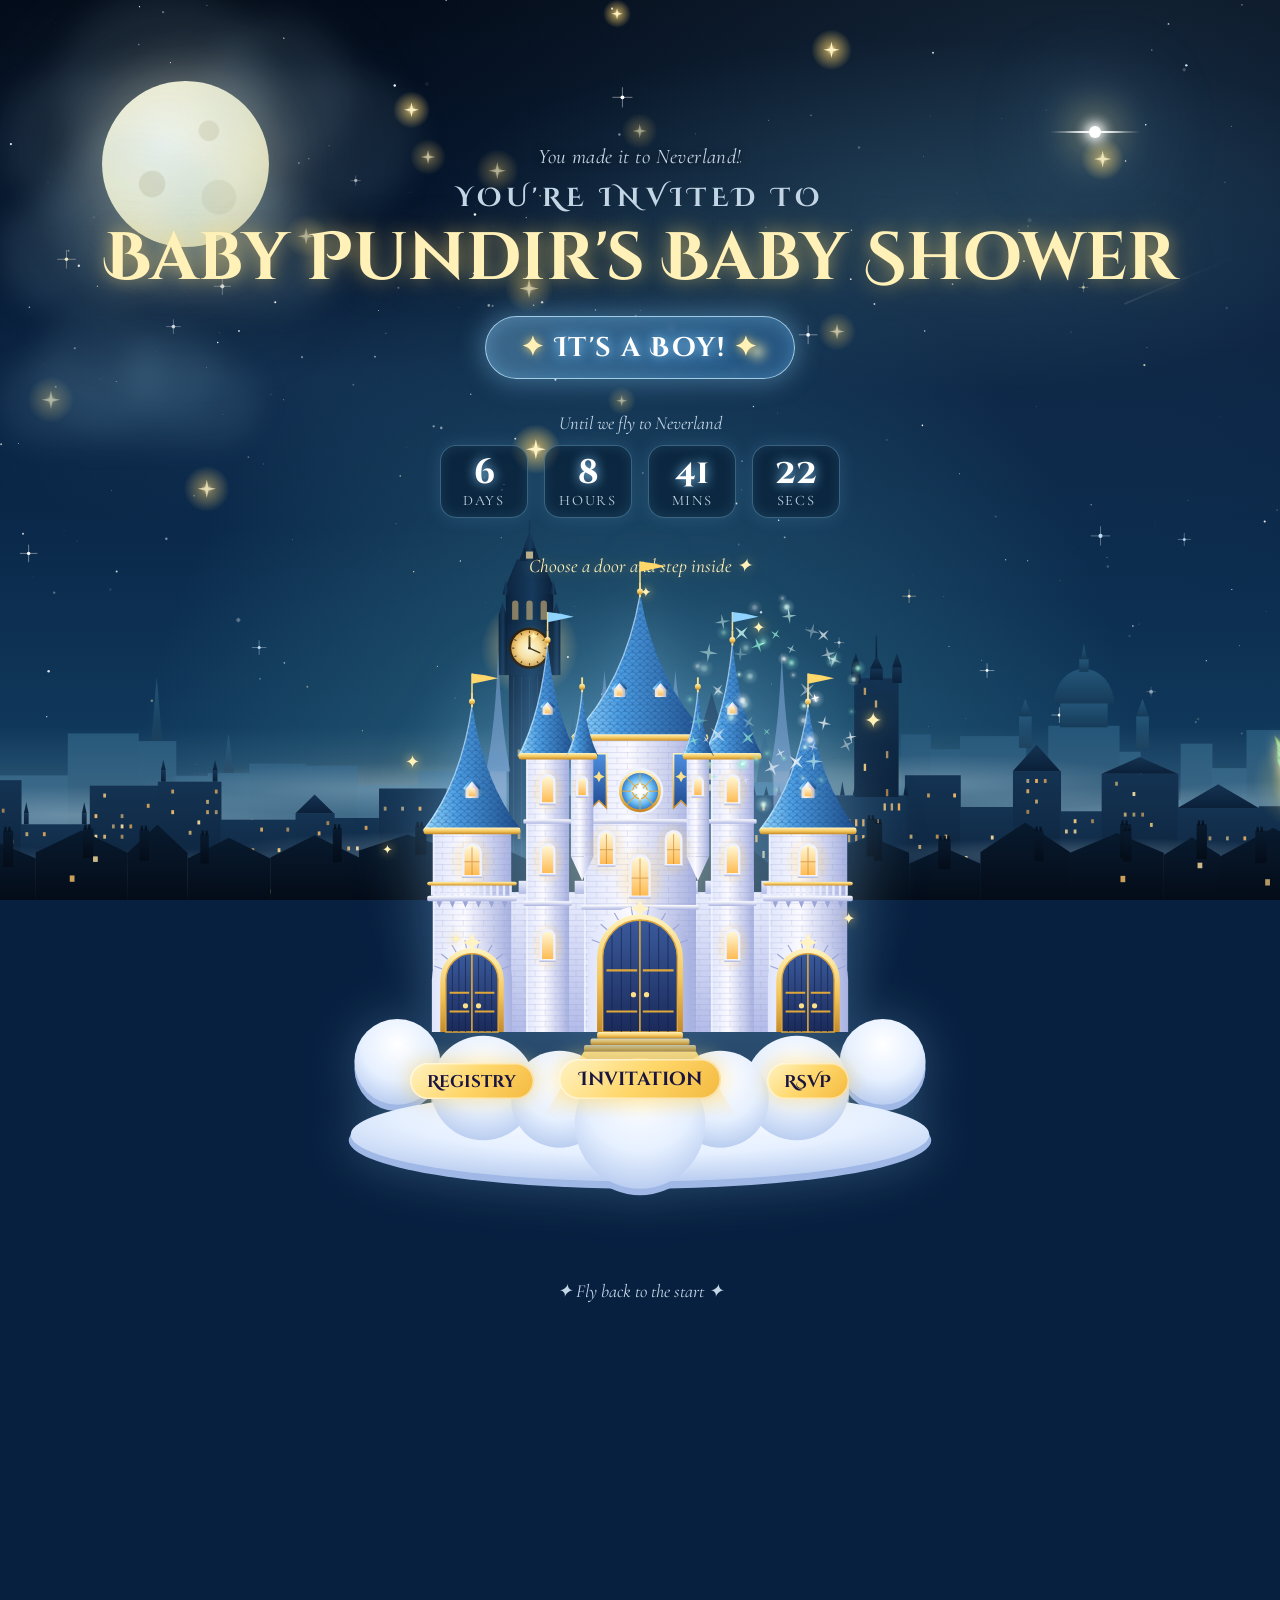
==== commit 36001e43: "Add the diaper raffle and books-instead-of-cards to the registry room Two small cards below the Amaz" ====
--- a/site/neverland.html
+++ b/site/neverland.html
@@ -558,6 +558,28 @@
       <p>Your company is the greatest gift of all. If you'd like to bring something for Baby Pundir, we've put together a little list on Amazon.</p>
       <a class="enter" href="https://www.amazon.com/baby-reg/sydney-pundir-february-2027-buffalo/1U5L5IB5YAIJA" target="_blank" rel="noopener"><span>Open our Amazon registry</span></a>
       <p class="fine-print">Opens Amazon in a new tab</p>
+
+      <!-- Little extras to bring -->
+      <div class="extras">
+        <div class="extra">
+          <svg class="extra-icon" viewBox="0 0 48 48" aria-hidden="true">
+            <path d="M5 14h38v6a4 4 0 0 0 0 8v6H5v-6a4 4 0 0 0 0-8Z" fill="rgba(255,215,106,.12)" stroke="currentColor" stroke-width="2" stroke-linejoin="round"/>
+            <path d="M16 15v18" stroke="currentColor" stroke-width="1.6" stroke-dasharray="2.5 2.5"/>
+            <path d="M29 18l1.8 4.2 4.2 1.8-4.2 1.8L29 30l-1.8-4.2-4.2-1.8 4.2-1.8Z" fill="currentColor"/>
+          </svg>
+          <h3>✦ The Diaper Raffle ✦</h3>
+          <p>Bring a pack of diapers, any size, for a chance to win a special prize.</p>
+        </div>
+        <div class="extra">
+          <svg class="extra-icon" viewBox="0 0 48 48" aria-hidden="true">
+            <path d="M24 13c-5-3-11-4-18-3v25c7-1 13 0 18 3 5-3 11-4 18-3V10c-7-1-13 0-18 3Z" fill="rgba(255,215,106,.12)" stroke="currentColor" stroke-width="2" stroke-linejoin="round"/>
+            <path d="M24 13v25M11 17c3-.3 6 0 9 1M11 22c3-.3 6 0 9 1M28 18c3-1 6-1.3 9-1M28 23c3-1 6-1.3 9-1" stroke="currentColor" stroke-width="1.6" stroke-linecap="round" fill="none"/>
+          </svg>
+          <h3>Start His Very First Library</h3>
+          <p>Instead of a card, please bring a book with a special note inside for baby to treasure.</p>
+        </div>
+      </div>
+
       <a class="back-palace back-bottom" href="#palace">✦ Back to the palace</a>
     </section>
 
--- a/site/assets/css/style.css
+++ b/site/assets/css/style.css
@@ -27,7 +27,8 @@
 body {
   min-height: 100vh;
   min-height: 100dvh;
-  overflow: hidden;
+  /* Very short phone screens can scroll rather than cut off the button. */
+  overflow-x: hidden;
   color: var(--ink);
   font-family: "Cormorant Garamond", Georgia, serif;
   background-color: var(--night-2);
@@ -235,7 +236,7 @@
   align-items: center;
   justify-content: center;
   text-align: center;
-  padding: 24px 16px 22vh;
+  padding: 24px 16px 10vh;
 }
 
 .kicker {
@@ -244,6 +245,7 @@
   font-size: clamp(1rem, 2.4vw, 1.3rem);
   color: var(--ink-dim);
   letter-spacing: .02em;
+  text-shadow: 0 1px 8px rgba(3, 12, 26, .9);
 }
 
 h1 {
@@ -951,6 +953,36 @@
 }
 .card-registry .enter { margin-top: .4rem; }
 
+/* Little extras to bring, in the registry room. */
+.extras {
+  display: grid;
+  gap: 14px;
+  margin-top: 1.8rem;
+}
+@media (min-width: 640px) {
+  .extras { grid-template-columns: 1fr 1fr; }
+}
+.extra {
+  padding: 1.2rem 1rem 1.1rem;
+  border-radius: 18px;
+  border: 1px solid rgba(255, 215, 106, .35);
+  background: rgba(3, 14, 28, .35);
+}
+.extra-icon {
+  width: 46px;
+  height: 46px;
+  color: var(--gold);
+  filter: drop-shadow(0 0 8px rgba(255, 215, 106, .5));
+}
+.card .extra h3 {
+  margin: .4rem 0 .5rem;
+  font-family: "Cinzel Decorative", serif;
+  font-size: clamp(1rem, 3.8vw, 1.15rem);
+  line-height: 1.3;
+  color: var(--gold-soft);
+}
+.card .extra p { margin: 0; font-size: 1.12rem; }
+
 /* ---------- RSVP form ---------- */
 
 .rsvp-form {
@@ -1087,8 +1119,17 @@
 
 /* ---------- Small screens ---------- */
 
+/* Short laptop windows: size the landing title by height so it all fits. */
+@media (min-width: 601px) and (max-height: 720px) {
+  .hero { padding-bottom: 4vh; }
+  .hero h1 { font-size: clamp(2.3rem, 11vh, 5.2rem); }
+  .hero .lede { margin: 1rem auto 1.4rem; }
+}
+
 @media (max-width: 600px) {
   .moon { top: 3vh; left: 5vw; width: 64px; }
+  /* Keep the opening line clear of the moon on shorter phone screens. */
+  .hero { padding-top: calc(3vh + 78px); padding-bottom: 8vh; }
   .second-star { top: 6vh; right: 10vw; }
   .badge { margin-top: 1rem; }
 }
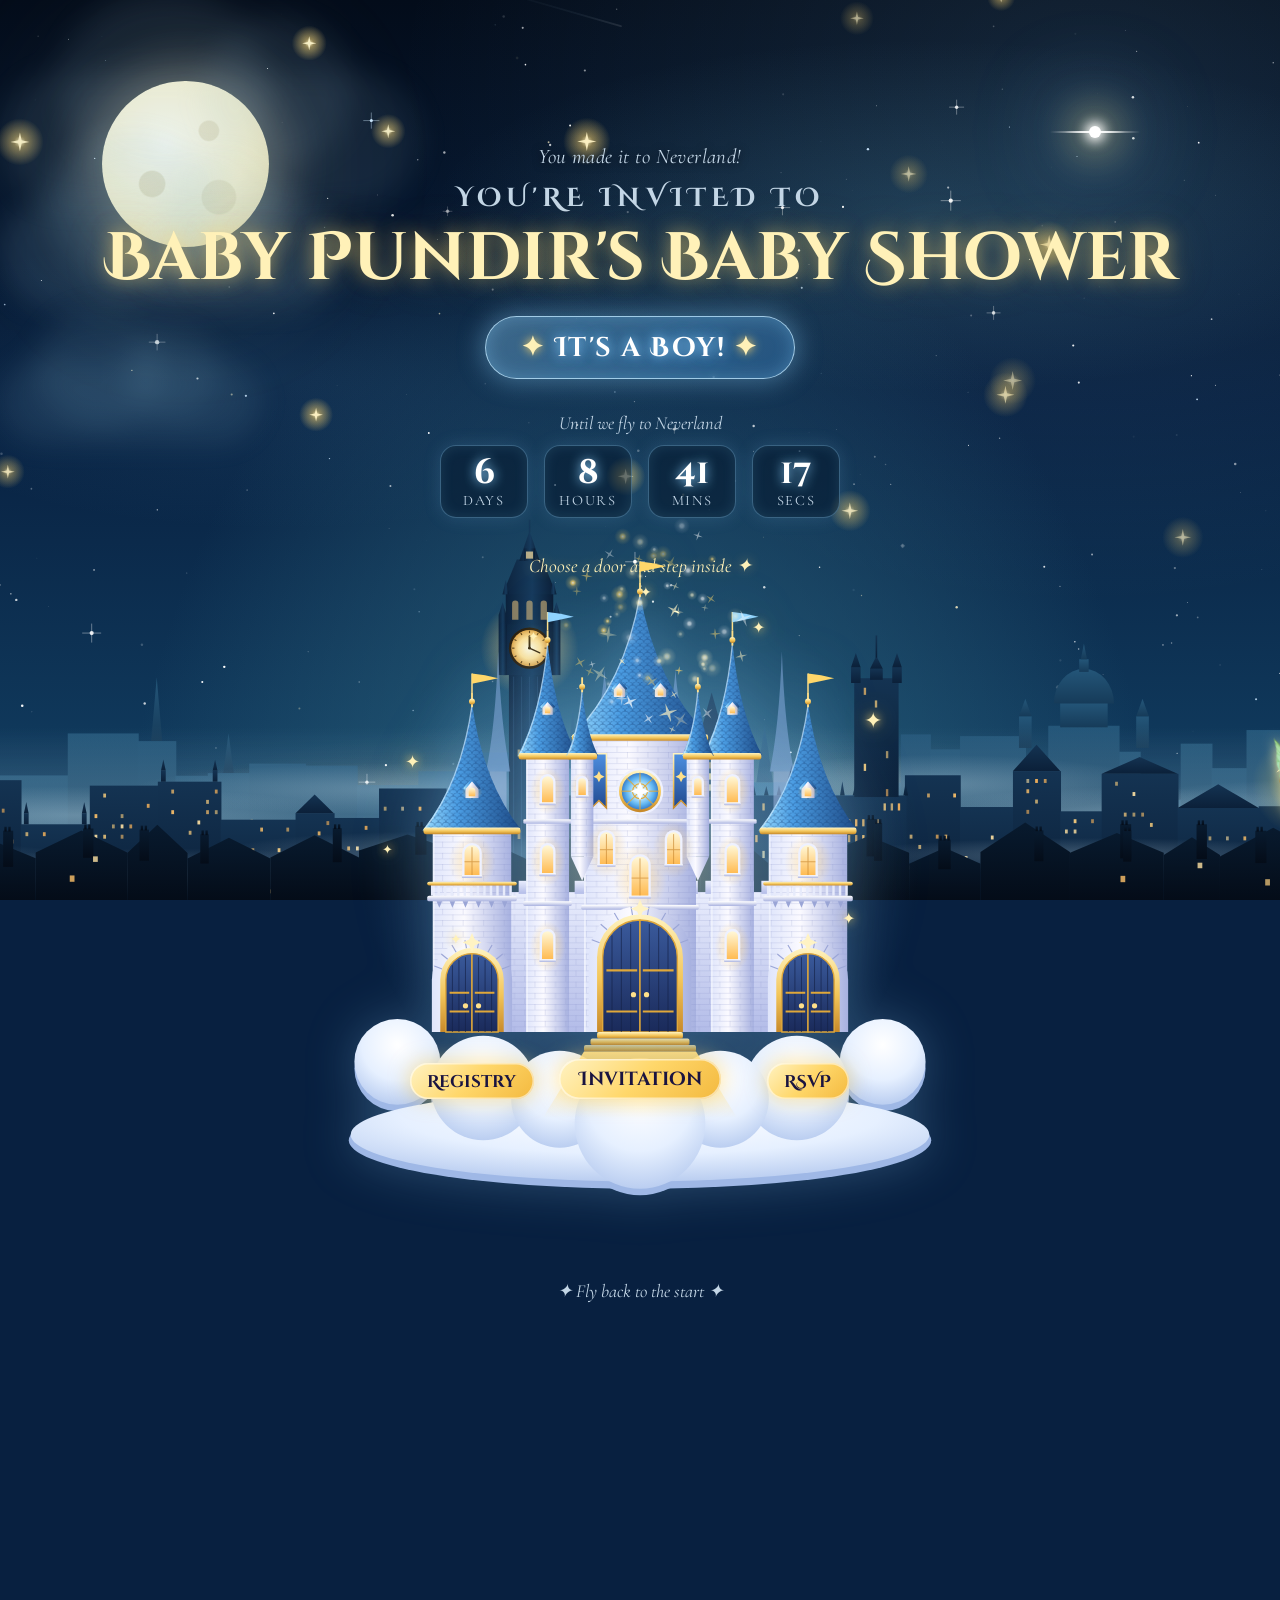
==== commit b5f2d842: "Make phones fetch fresh CSS and JS after each update GitHub Pages lets browsers cache files for 10 m" ====
--- a/site/neverland.html
+++ b/site/neverland.html
@@ -13,7 +13,7 @@
   <link rel="preconnect" href="https://fonts.googleapis.com">
   <link rel="preconnect" href="https://fonts.gstatic.com" crossorigin>
   <link href="https://fonts.googleapis.com/css2?family=Cinzel+Decorative:wght@700&family=Cormorant+Garamond:ital,wght@0,500;1,500&display=swap" rel="stylesheet">
-  <link rel="stylesheet" href="assets/css/style.css">
+  <link rel="stylesheet" href="assets/css/style.css?v=20261027">
   <script>document.documentElement.classList.add("js");</script>
 </head>
 <body class="inside">
@@ -562,7 +562,7 @@
       <!-- Little extras to bring -->
       <div class="extras">
         <div class="extra">
-          <svg class="extra-icon" viewBox="0 0 48 48" aria-hidden="true">
+          <svg class="extra-icon" viewBox="0 0 48 48" width="46" height="46" aria-hidden="true">
             <path d="M5 14h38v6a4 4 0 0 0 0 8v6H5v-6a4 4 0 0 0 0-8Z" fill="rgba(255,215,106,.12)" stroke="currentColor" stroke-width="2" stroke-linejoin="round"/>
             <path d="M16 15v18" stroke="currentColor" stroke-width="1.6" stroke-dasharray="2.5 2.5"/>
             <path d="M29 18l1.8 4.2 4.2 1.8-4.2 1.8L29 30l-1.8-4.2-4.2-1.8 4.2-1.8Z" fill="currentColor"/>
@@ -571,7 +571,7 @@
           <p>Bring a pack of diapers, any size, for a chance to win a special prize.</p>
         </div>
         <div class="extra">
-          <svg class="extra-icon" viewBox="0 0 48 48" aria-hidden="true">
+          <svg class="extra-icon" viewBox="0 0 48 48" width="46" height="46" aria-hidden="true">
             <path d="M24 13c-5-3-11-4-18-3v25c7-1 13 0 18 3 5-3 11-4 18-3V10c-7-1-13 0-18 3Z" fill="rgba(255,215,106,.12)" stroke="currentColor" stroke-width="2" stroke-linejoin="round"/>
             <path d="M24 13v25M11 17c3-.3 6 0 9 1M11 22c3-.3 6 0 9 1M28 18c3-1 6-1.3 9-1M28 23c3-1 6-1.3 9-1" stroke="currentColor" stroke-width="1.6" stroke-linecap="round" fill="none"/>
           </svg>
@@ -645,10 +645,10 @@
   <!-- Background song (music.js starts it on the first tap) -->
   <audio id="music" src="assets/audio/you-can-fly.m4a" loop preload="metadata"></audio>
 
-  <script src="assets/js/sky.js"></script>
-  <script src="assets/js/skyline.js"></script>
-  <script src="assets/js/tinkerbell.js"></script>
-  <script src="assets/js/neverland.js"></script>
-  <script src="assets/js/music.js"></script>
+  <script src="assets/js/sky.js?v=20261027"></script>
+  <script src="assets/js/skyline.js?v=20261027"></script>
+  <script src="assets/js/tinkerbell.js?v=20261027"></script>
+  <script src="assets/js/neverland.js?v=20261027"></script>
+  <script src="assets/js/music.js?v=20261027"></script>
 </body>
 </html>
